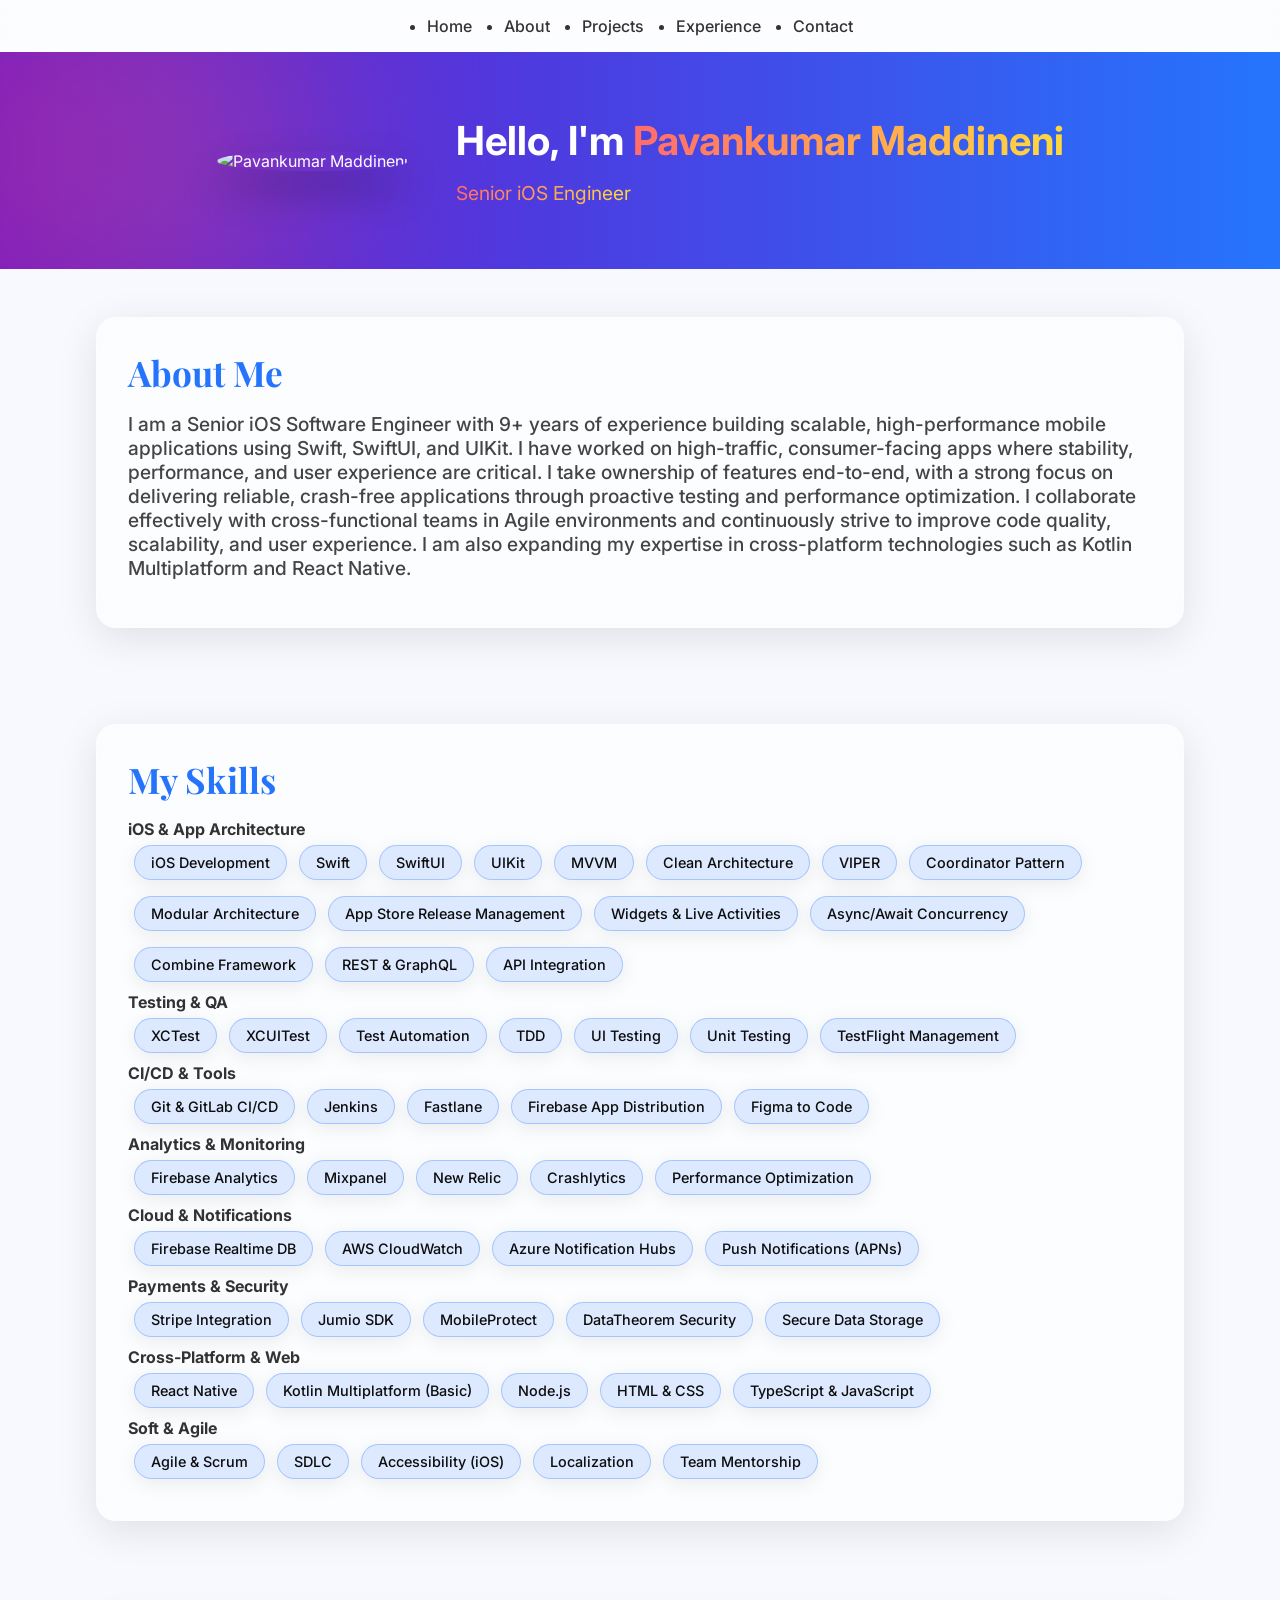
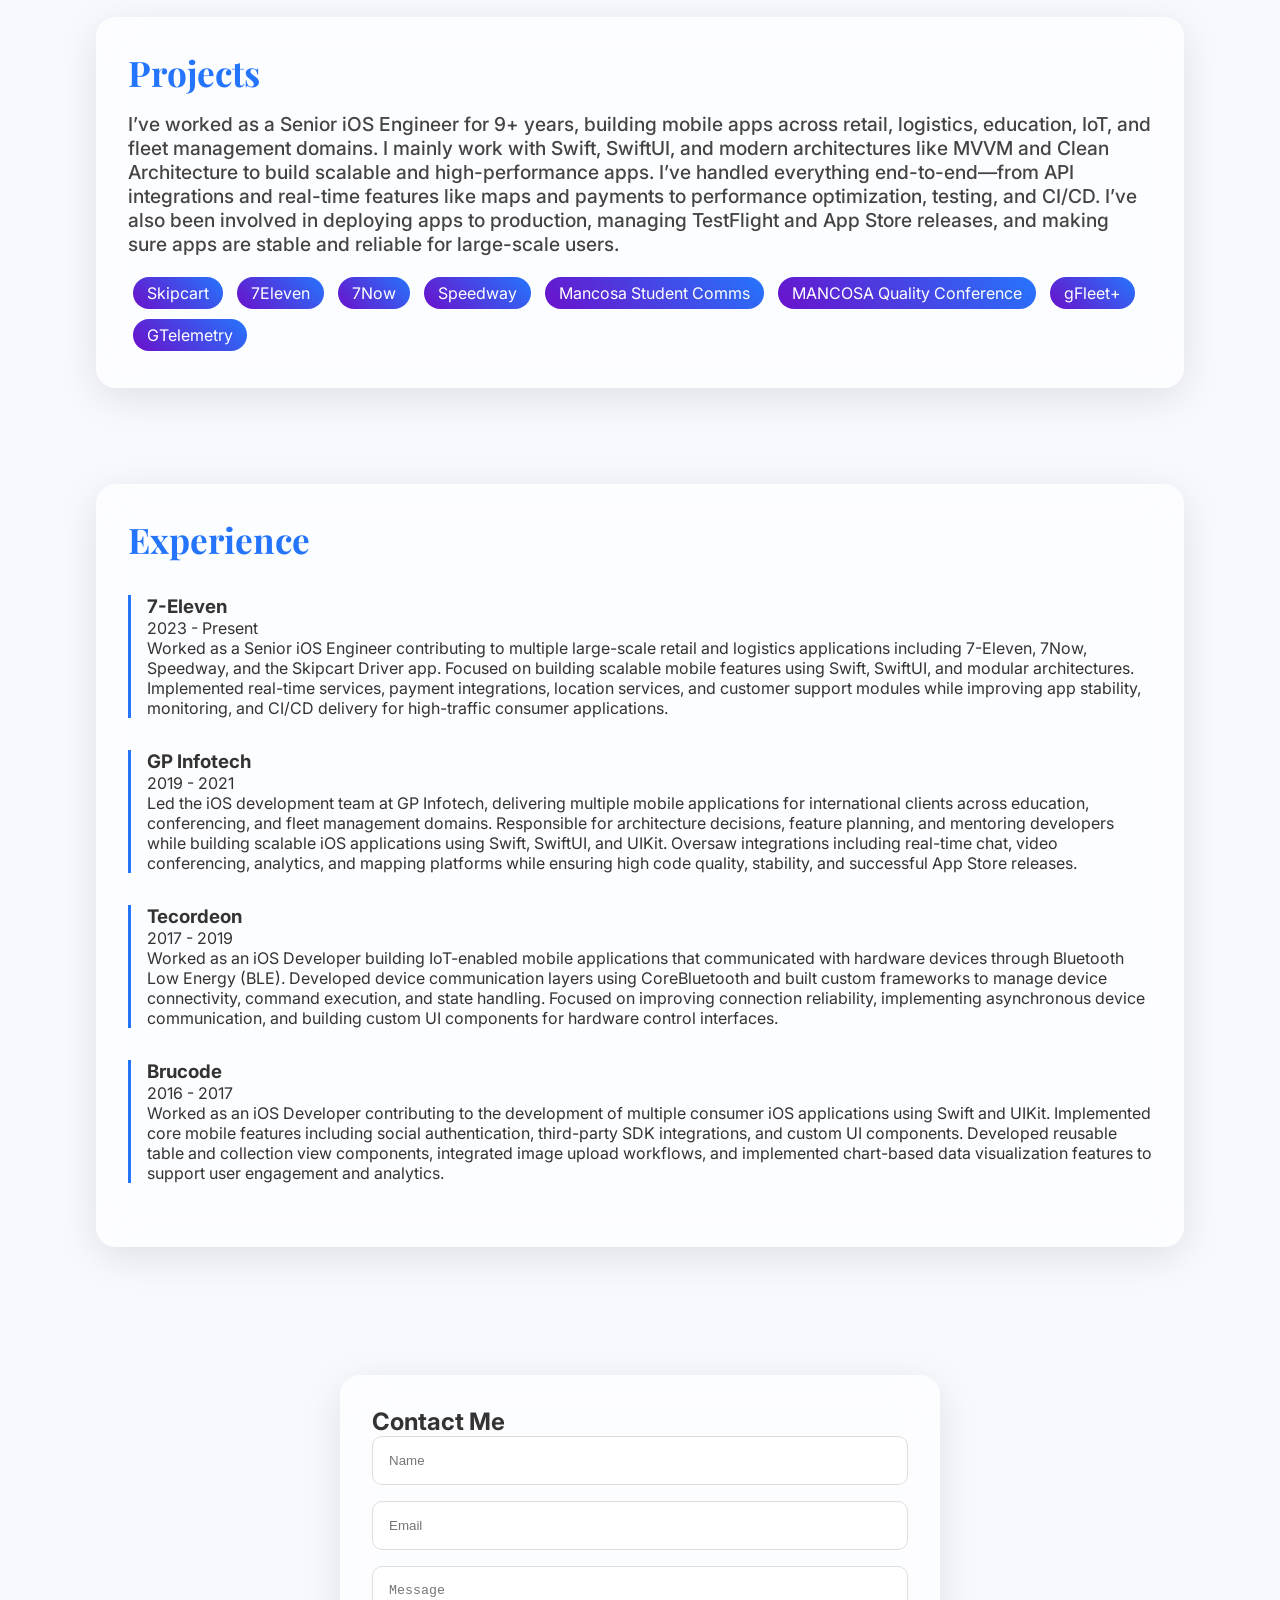
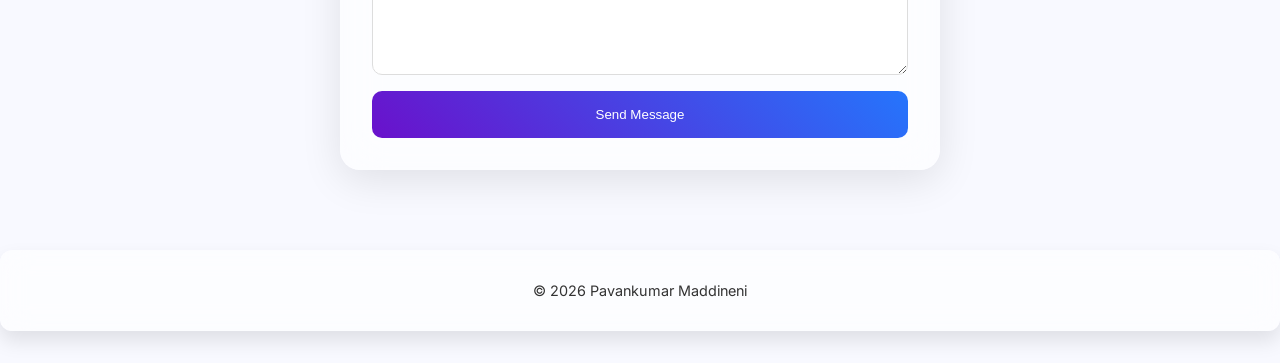
==== index.html @ f62f9b4f "updated style" ====
<!DOCTYPE html>
<html lang="en">

<head>
  <meta charset="UTF-8">
  <meta name="viewport" content="width=device-width, initial-scale=1.0">
  <title>Pavankumar Maddineni | Senior iOS Engineer</title>

  <!-- Fonts -->
  <link
    href="https://fonts.googleapis.com/css2?family=Inter:wght@300;400;500;600;700&family=Playfair+Display:wght@600&display=swap"
    rel="stylesheet">

  <!-- Styles -->
  <link rel="stylesheet" href="style.css">

  <!-- Lottie -->
  <script src="https://cdnjs.cloudflare.com/ajax/libs/lottie-web/5.10.2/lottie.min.js"></script>
</head>

<body>
  <!-- Scroll Progress -->
  <div id="progress-bar"></div>

  <!-- Navbar -->
  <nav class="navbar">
    <div class="nav-container">
      <ul class="nav-menu">
        <li><a href="#home" class="nav-link active">Home</a></li>
        <li><a href="#about" class="nav-link">About</a></li>
        <li><a href="#projects" class="nav-link">Projects</a></li>
        <li><a href="#experience" class="nav-link">Experience</a></li>
        <li><a href="#contact" class="nav-link">Contact</a></li>
      </ul>
    </div>
  </nav>

  <!-- Hero -->
  <header id="home">
    <div class="hero-bg"></div>
    <div class="header-container">
      <div class="profile-img">
        <img src="images/profile.jpg" alt="Pavankumar Maddineni">
      </div>
      <div class="intro">
        <h1>Hello, I'm <span>Pavankumar Maddineni</span></h1>
        <p><span id="typing"></span></p>
      </div>
    </div>
  </header>

  <!-- About -->
  <section id="about">
    <div class="about-card glass">
      <h2>About Me</h2>
      <p class="about-highlight">I am a Senior iOS Software Engineer with 9+ years of experience building scalable,
        high-performance mobile applications using Swift, SwiftUI, and UIKit. I have worked on high-traffic,
        consumer-facing apps where stability, performance, and user experience are critical. I take ownership of
        features end-to-end, with a strong focus on delivering reliable, crash-free applications through proactive
        testing and performance optimization. I collaborate effectively with cross-functional teams in Agile
        environments and continuously strive to improve code quality, scalability, and user experience. I am also
        expanding my expertise in cross-platform technologies such as Kotlin Multiplatform and React Native.</p>
    </div>
  </section>

    <!-- About -->
  <section id="about">
    <div class="about-card glass">
      <h2>My Skills</h2>

<div id="skills-container"></div>

<script>
  const skillsData = {
    "iOS & App Architecture": [
      "iOS Development", "Swift", "SwiftUI", "UIKit",
      "MVVM", "Clean Architecture", "VIPER",
      "Coordinator Pattern", "Modular Architecture",
      "App Store Release Management", "Widgets & Live Activities",
      "Async/Await Concurrency", "Combine Framework",
      "REST & GraphQL", "API Integration"
    ],
    "Testing & QA": [
      "XCTest", "XCUITest", "Test Automation", "TDD",
      "UI Testing", "Unit Testing", "TestFlight Management"
    ],
    "CI/CD & Tools": [
      "Git & GitLab CI/CD", "Jenkins", "Fastlane",
      "Firebase App Distribution", "Figma to Code"
    ],
    "Analytics & Monitoring": [
      "Firebase Analytics", "Mixpanel", "New Relic",
      "Crashlytics", "Performance Optimization"
    ],
    "Cloud & Notifications": [
      "Firebase Realtime DB", "AWS CloudWatch",
      "Azure Notification Hubs", "Push Notifications (APNs)"
    ],
    "Payments & Security": [
      "Stripe Integration", "Jumio SDK",
      "MobileProtect", "DataTheorem Security",
      "Secure Data Storage"
    ],
    "Cross-Platform & Web": [
      "React Native", "Kotlin Multiplatform (Basic)",
      "Node.js", "HTML & CSS", "TypeScript & JavaScript"
    ],
    "Soft & Agile": [
      "Agile & Scrum", "SDLC", "Accessibility (iOS)",
      "Localization", "Team Mentorship"
    ]
  };

  const container = document.getElementById("skills-container");

  for (const [sectionName, skills] of Object.entries(skillsData)) {
    const sectionDiv = document.createElement("div");
    sectionDiv.className = "skills-block";

    const title = document.createElement("h4");
    title.textContent = sectionName;
    sectionDiv.appendChild(title);

    const glass = document.createElement("div");
    glass.className = "liquidglass";

    skills.forEach(skill => {
      const span = document.createElement("span");
      span.textContent = skill;
      glass.appendChild(span);
    });

    sectionDiv.appendChild(glass);
    container.appendChild(sectionDiv);
  }
</script>
    </div>
  </section>

  <!-- Projects -->
  <section id="projects">
    <div class="about-card glass">
      <h2>Projects</h2>
      <p class="about-highlight">I’ve worked as a Senior iOS Engineer for 9+ years, building mobile apps across retail,
        logistics, education,
        IoT, and fleet management domains. I mainly work with Swift, SwiftUI, and modern architectures like MVVM and
        Clean Architecture to build scalable and high-performance apps. I’ve handled everything end-to-end—from API
        integrations and real-time features like maps and payments to performance optimization, testing, and CI/CD. I’ve
        also been involved in deploying apps to production, managing TestFlight and App Store releases, and making sure
        apps are stable and reliable for large-scale users.</p>

     <div class="projects">
      <a href="https://apps.apple.com/us/app/skipcart-delivery-driver/id1514854357" target="_blank">Skipcart</a>
  <a href="https://apps.apple.com/us/app/7-eleven-rewards-shopping/id589653414" target="_blank">7Eleven</a>
  <a href="https://apps.apple.com/us/app/7now-food-drinks-delivery/id1316244211" target="_blank">7Now</a>
  <a href="https://apps.apple.com/us/app/speedway-rewards-shopping/id568047979" target="_blank">Speedway</a>
  
  <a href="https://apps.apple.com/us/app/mancosa-student-comms/id1535038679" target="_blank">Mancosa Student Comms</a>
  <a href=" https://apps.apple.com/us/app/mancosa-quality-conference/id1585104889" target="_blank">MANCOSA Quality Conference</a>
  
  <a href="https://apps.apple.com/us/app/gfleet/id1453989211" target="_blank">gFleet+</a>
  <a href="https://www.gussmann.my" target="_blank">GTelemetry</a>
</div>
    </div>
  </section>

  <!-- Experience -->
  <section id="experience">
    <div class="about-card glass">
      <h2>Experience</h2>
      <div class="timeline">
        <div class="timeline-item">
          <h3>7-Eleven</h3>
          <span>2023 - Present</span>
          <p>Worked as a Senior iOS Engineer contributing to multiple large-scale retail and logistics applications
            including 7-Eleven, 7Now, Speedway, and the Skipcart Driver app. Focused on building scalable mobile
            features using Swift, SwiftUI, and modular architectures. Implemented real-time services, payment
            integrations, location services, and customer support modules while improving app stability, monitoring, and
            CI/CD delivery for high-traffic consumer applications.</p>
        </div>
        <div class="timeline-item">
          <h3>GP Infotech</h3>
          <span>2019 - 2021</span>
          <p>Led the iOS development team at GP Infotech, delivering multiple mobile applications for international
            clients across education, conferencing, and fleet management domains. Responsible for architecture
            decisions, feature planning, and mentoring developers while building scalable iOS applications using Swift,
            SwiftUI, and UIKit. Oversaw integrations including real-time chat, video conferencing, analytics, and
            mapping platforms while ensuring high code quality, stability, and successful App Store releases.</p>
        </div>
        <div class="timeline-item">
          <h3>Tecordeon</h3>
          <span>2017 - 2019</span>
          <p>Worked as an iOS Developer building IoT-enabled mobile applications that communicated with hardware
            devices through Bluetooth Low Energy (BLE). Developed device communication layers using CoreBluetooth and
            built custom frameworks to manage device connectivity, command execution, and state handling. Focused on
            improving connection reliability, implementing asynchronous device communication, and building custom UI
            components for hardware control interfaces.</p>
        </div>
        <div class="timeline-item">
          <h3>Brucode</h3>
          <span>2016 - 2017</span>
          <p>Worked as an iOS Developer contributing to the development of multiple consumer iOS applications using
            Swift and UIKit. Implemented core mobile features including social authentication, third-party SDK
            integrations, and custom UI components. Developed reusable table and collection view components, integrated
            image upload workflows, and implemented chart-based data visualization features to support user engagement
            and analytics.</p>
        </div>
      </div>
    </div>
  </section>

  <!-- Contact -->
  <section id="contact">
    <div class="contact-card glass">
      <h2>Contact Me</h2>
      <form>
        <input type="text" placeholder="Name" required>
        <input type="email" placeholder="Email" required>
        <textarea placeholder="Message" rows="5" required></textarea>
        <button type="submit">Send Message</button>
      </form>
    </div>
  </section>

  <footer>
    <p>© 2026 Pavankumar Maddineni</p>
  </footer>

  <script src="script.js"></script>
</body>

</html>
---- style.css ----
/* ===== GLOBAL ===== */
* { margin:0; padding:0; box-sizing:border-box; }
:root {
  --primary: #6a11cb;
  --secondary: #2575fc;
  --accent: #ff6b6b;
  --bg: #f8f9ff;
  --text: #333;
}

body {
  font-family: 'Inter', sans-serif;
  color: var(--text);
  width: 100vw;
  overflow-x: hidden;
  background: var(--bg);
}

/* Scroll Progress */
#progress-bar {
  position: fixed;
  top:0;
  left:0;
  width:0%;
  height:4px;
  background: var(--secondary);
  z-index: 1000;
}

/* ===== NAVBAR ===== */
.navbar {
  position: sticky;
  top:0;
  backdrop-filter: blur(15px);
  background: rgba(255,255,255,0.6);
  padding: 1rem 2rem;
  z-index: 100;
}

.nav-menu {
  display:flex;
  justify-content:center;
  gap:2rem;
}

.nav-link {
  position: relative;
  text-decoration: none;
  color: var(--text);
  font-weight:500;
}

.nav-link::after {
  content:'';
  width:0;
  height:2px;
  background: var(--secondary);
  position:absolute;
  bottom:-5px;
  left:0;
  transition:0.3s;
}

.nav-link:hover::after { width:100%; }

/* ===== HERO ===== */
header {
  width:100%;
  display:flex;
  justify-content:center;
  align-items:center;
  padding:4rem 2rem;
  background: linear-gradient(to right, var(--primary), var(--secondary));
  color:white;
  position:relative;
  overflow:hidden;
}

.hero-bg {
  position:absolute;
  width:400px;
  height:400px;
  background: var(--accent);
  filter: blur(120px);
  opacity:0.3;
  top: -100px;
  left: -100px;
}

.header-container {
  display:flex;
  align-items:center;
  gap:3rem;
  z-index: 1;
}

.profile-img img {
  width:200px;
  border-radius:50%;
  box-shadow:0 20px 40px rgba(0,0,0,0.3);
  animation: float 5s ease-in-out infinite;
}

@keyframes float { 50% { transform: translateY(-20px); } }

.intro h1 { font-size:2.5rem; }
.intro span {
     background: linear-gradient(90deg, var(--accent), #ffd93d);
     background-clip:text;
      -webkit-text-fill-color:transparent; }
.intro p { font-size:1.2rem; margin-top:1rem; }

/* ===== SECTIONS ===== */
section {
  width:100%;
  padding:3rem 6rem;
  opacity:0;
  transform: translateY(60px);
  transition:0.8s;
}

section.show { opacity:1; transform:translateY(0); }

/* ===== GLASS CARD ===== */
.glass {
  background: rgba(255,255,255,0.6);
  backdrop-filter: blur(20px);
  border-radius:20px;
  padding:2rem;
  box-shadow:0 10px 40px rgba(0,0,0,0.1);
}

/* ===== ABOUT ===== */
.about-card h2 { font-family: 'Playfair Display', serif; font-size:2.2rem; color: var(--secondary); margin-bottom:1rem; }
.about-highlight { font-size:1.2rem; font-weight:500; margin-bottom:1rem; color:#444; }
.skills span {
  display:inline-block; margin:5px;
  padding:6px 14px;
  border-radius:20px;
  background: linear-gradient(45deg,var(--primary),var(--secondary));
  color:white; transition:0.3s;
}
.skills span:hover { transform: scale(1.1); }

/* ===== PROJECTS ===== */
.projects-grid {
  display:grid;
  grid-template-columns:repeat(auto-fit,minmax(280px,1fr));
  gap:2rem;
}
.project-card {
  position:relative;
  padding:1.5rem;
  border-radius:20px;
  background:white;
  overflow:hidden;
  transition:0.4s;
}
.project-card:hover { transform: translateY(-10px) scale(1.02); }
.project-card::before {
  content:'';
  position:absolute; top:0; left:0;
  width:100%; height:100%;
  background: linear-gradient(45deg,transparent,rgba(0,0,0,0.05));
}

/* ===== TIMELINE ===== */
.timeline-item {
  border-left:3px solid var(--secondary);
  padding-left:1rem;
  margin:2rem 0;
}

/* ===== CONTACT ===== */
.contact-card { max-width:600px; margin:2rem auto; padding:2rem; }
.contact-card form { display:flex; flex-direction:column; gap:1rem; }
.contact-card input, .contact-card textarea { padding:1rem; border-radius:10px; border:1px solid #ddd; width:100%; }
.contact-card button { background: linear-gradient(45deg,var(--primary),var(--secondary)); color:white; padding:1rem; border:none; border-radius:10px; cursor:pointer; transition:0.3s; }
.contact-card button:hover { opacity:0.9; }

/* ===== RESPONSIVE ===== */
@media(max-width:768px){
  .header-container { flex-direction:column; text-align:center; }
  .intro h1 { font-size:2rem; }
  .profile-img img { width:150px; }
}

/* ===== SKILLS (TINTED APPLE GLASS) ===== */
.liquidglass span {
  display: inline-block;
  margin: 6px;
  padding: 8px 16px;
  border-radius: 999px;
  font-size: 0.9rem;
  font-weight: 500;
  color: #0d0d0d;

  /* Colored glass effect */
  background: rgba(37, 117, 252, 0.15); /* soft blue tint */
  backdrop-filter: blur(14px);
  -webkit-backdrop-filter: blur(14px);

  border: 1px solid rgba(37, 117, 252, 0.3); /* subtle tinted border */
  box-shadow:
    0 4px 20px rgba(0,0,0,0.08),
    inset 0 1px 1px rgba(255,255,255,0.05);

  transition: all 0.3s ease;
  position: relative;
  overflow: hidden;
}

/* Light reflection */
.liquidglass span::before {
  content: "";
  position: absolute;
  top: 0;
  left: -75%;
  width: 50%;
  height: 100%;
  background: linear-gradient(
    120deg,
    transparent,
    rgba(255,255,255,0.3),
    transparent
  );
  transform: skewX(-25deg);
}

/* Hover animation */
.liquidglass span:hover {
  transform: translateY(-4px) scale(1.05);
  background: rgba(37, 117, 252, 0.25); /* slightly stronger tint */
  box-shadow:
    0 10px 30px rgba(0,0,0,0.15),
    inset 0 1px 2px rgba(255,255,255,0.1);
}

.liquidglass span:hover::before {
  animation: shine 0.8s ease;
}

@keyframes shine {
  100% { left: 125%; }
}


/* ===== GLASSY BLUR SKILLS ===== */
.blurrystyle span {
  display: inline-block;
  margin: 6px;
  padding: 8px 16px;
  border-radius: 999px;
  font-size: 0.9rem;
  font-weight: 500;
  color: #fff;

  /* Transparent glass background */
  background: rgba(255, 255, 255, 0.1);  /* low-opacity white */
  backdrop-filter: blur(12px);
  -webkit-backdrop-filter: blur(12px);

  /* Soft border */
  border: 1px solid rgba(255, 255, 255, 0.2);

  /* Subtle shadows for depth */
  box-shadow: 0 8px 20px rgba(0,0,0,0.08), inset 0 1px 2px rgba(255,255,255,0.05);

  transition: all 0.3s ease;
  position: relative;
  overflow: hidden;
}

/* Light reflection */
.blurrystyle span::before {
  content: "";
  position: absolute;
  top: 0;
  left: -75%;
  width: 50%;
  height: 100%;
  background: linear-gradient(
    120deg,
    transparent,
    rgba(255,255,255,0.3),
    transparent
  );
  transform: skewX(-25deg);
}

/* Hover animation */
.blurrystyle span:hover {
  transform: translateY(-4px) scale(1.05);
  background: rgba(255, 255, 255, 0.18); /* slightly stronger blur on hover */
  box-shadow: 0 12px 30px rgba(0,0,0,0.12), inset 0 1px 2px rgba(255,255,255,0.08);
}

.blurrystyle span:hover::before {
  animation: shine 0.8s ease;
}

@keyframes shine {
  100% { left: 125%; }
}

/* ===== GLASSY GRADIENT SKILLS ===== */
.glassygradient span {
  display: inline-block;
  margin: 6px;
  padding: 8px 18px;
  border-radius: 999px;
  font-size: 0.9rem;
  font-weight: 500;
  color: #fff;

  /* Gradient background */
  background: linear-gradient(135deg, var(--primary), var(--secondary));

  /* Frosted glass effect */
  backdrop-filter: blur(10px);
  -webkit-backdrop-filter: blur(10px);
  background-clip: padding-box;
  border: 1px solid rgba(255,255,255,0.15);

  /* Subtle shadows for depth */
  box-shadow: 0 8px 20px rgba(0,0,0,0.08), inset 0 1px 2px rgba(255,255,255,0.05);

  transition: all 0.3s ease;
  position: relative;
  overflow: hidden;
}

/* Shine animation on hover */
.glassygradient span::before {
  content: "";
  position: absolute;
  top: 0;
  left: -75%;
  width: 50%;
  height: 100%;
  background: linear-gradient(
    120deg,
    transparent,
    rgba(255,255,255,0.25),
    transparent
  );
  transform: skewX(-25deg);
}

.glassygradient span:hover {
  transform: translateY(-4px) scale(1.05);
  box-shadow: 0 12px 30px rgba(0,0,0,0.12), inset 0 2px 4px rgba(255,255,255,0.08);
}

.glassygradient span:hover::before {
  animation: shine 0.8s ease forwards;
}

@keyframes shine {
  100% { left: 125%; }
}

/* 
.projects span {
  display:inline-block; margin:5px;
  padding:6px 14px;
  border-radius:20px;
  background: linear-gradient(45deg,var(--primary),var(--secondary));
  color:white; transition:0.3s;
}
.projects span:hover { transform: scale(1.1); } */

.projects a {
  display: inline-block;
  margin: 5px;
  padding: 6px 14px;
  border-radius: 20px;
  background: linear-gradient(45deg, var(--primary), var(--secondary));
  color: white;
  text-decoration: none;
  transition: 0.3s;
}

.projects a:hover {
  transform: scale(1.1);
  opacity: 0.9;
}

/* ===== FOOTER ===== */
footer {
  text-align: center;
  padding: 2rem 1rem;      /* Adds space inside footer */
  margin-bottom: 2rem;     /* Space below the footer */
  background: rgba(255, 255, 255, 0.6); /* optional glass style */
  backdrop-filter: blur(15px);          /* glass effect */
  border-radius: 12px;
  box-shadow: 0 10px 20px rgba(0,0,0,0.1);
  color: #333;
  font-size: 0.9rem;
}
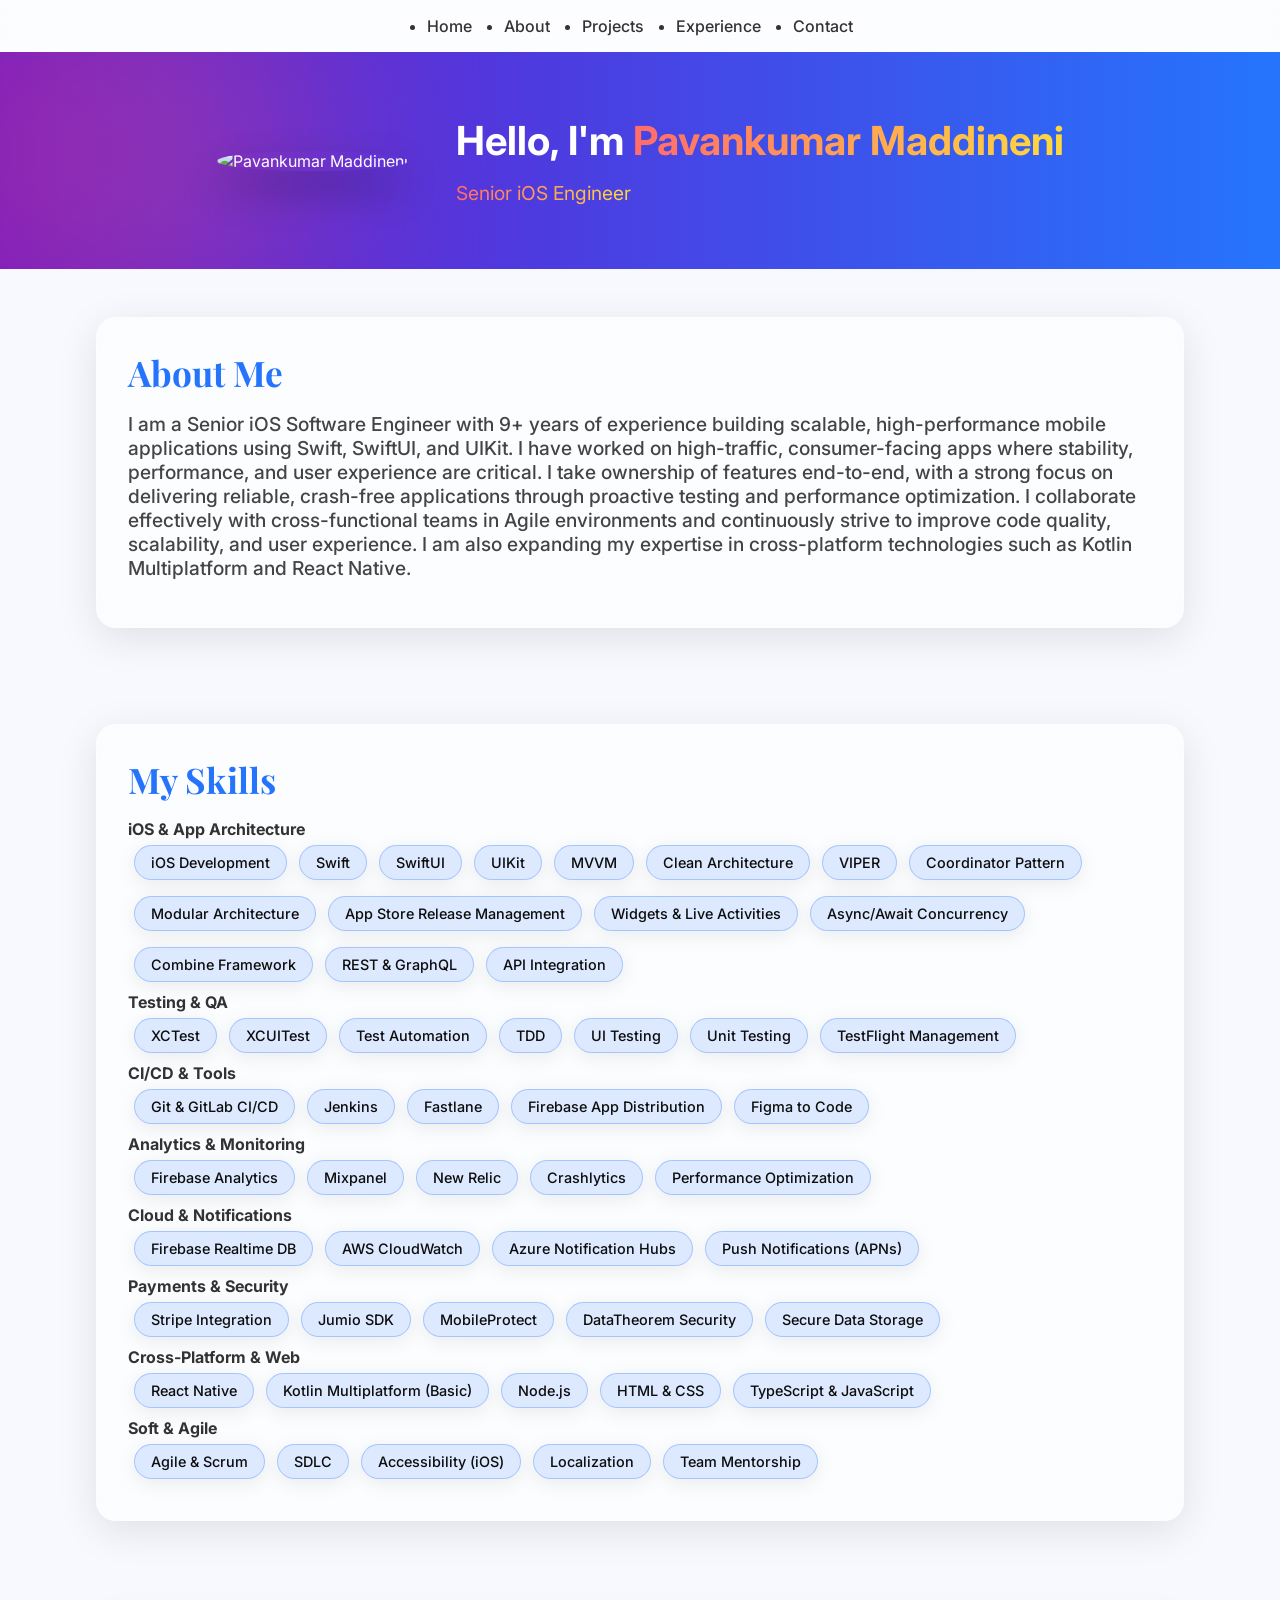
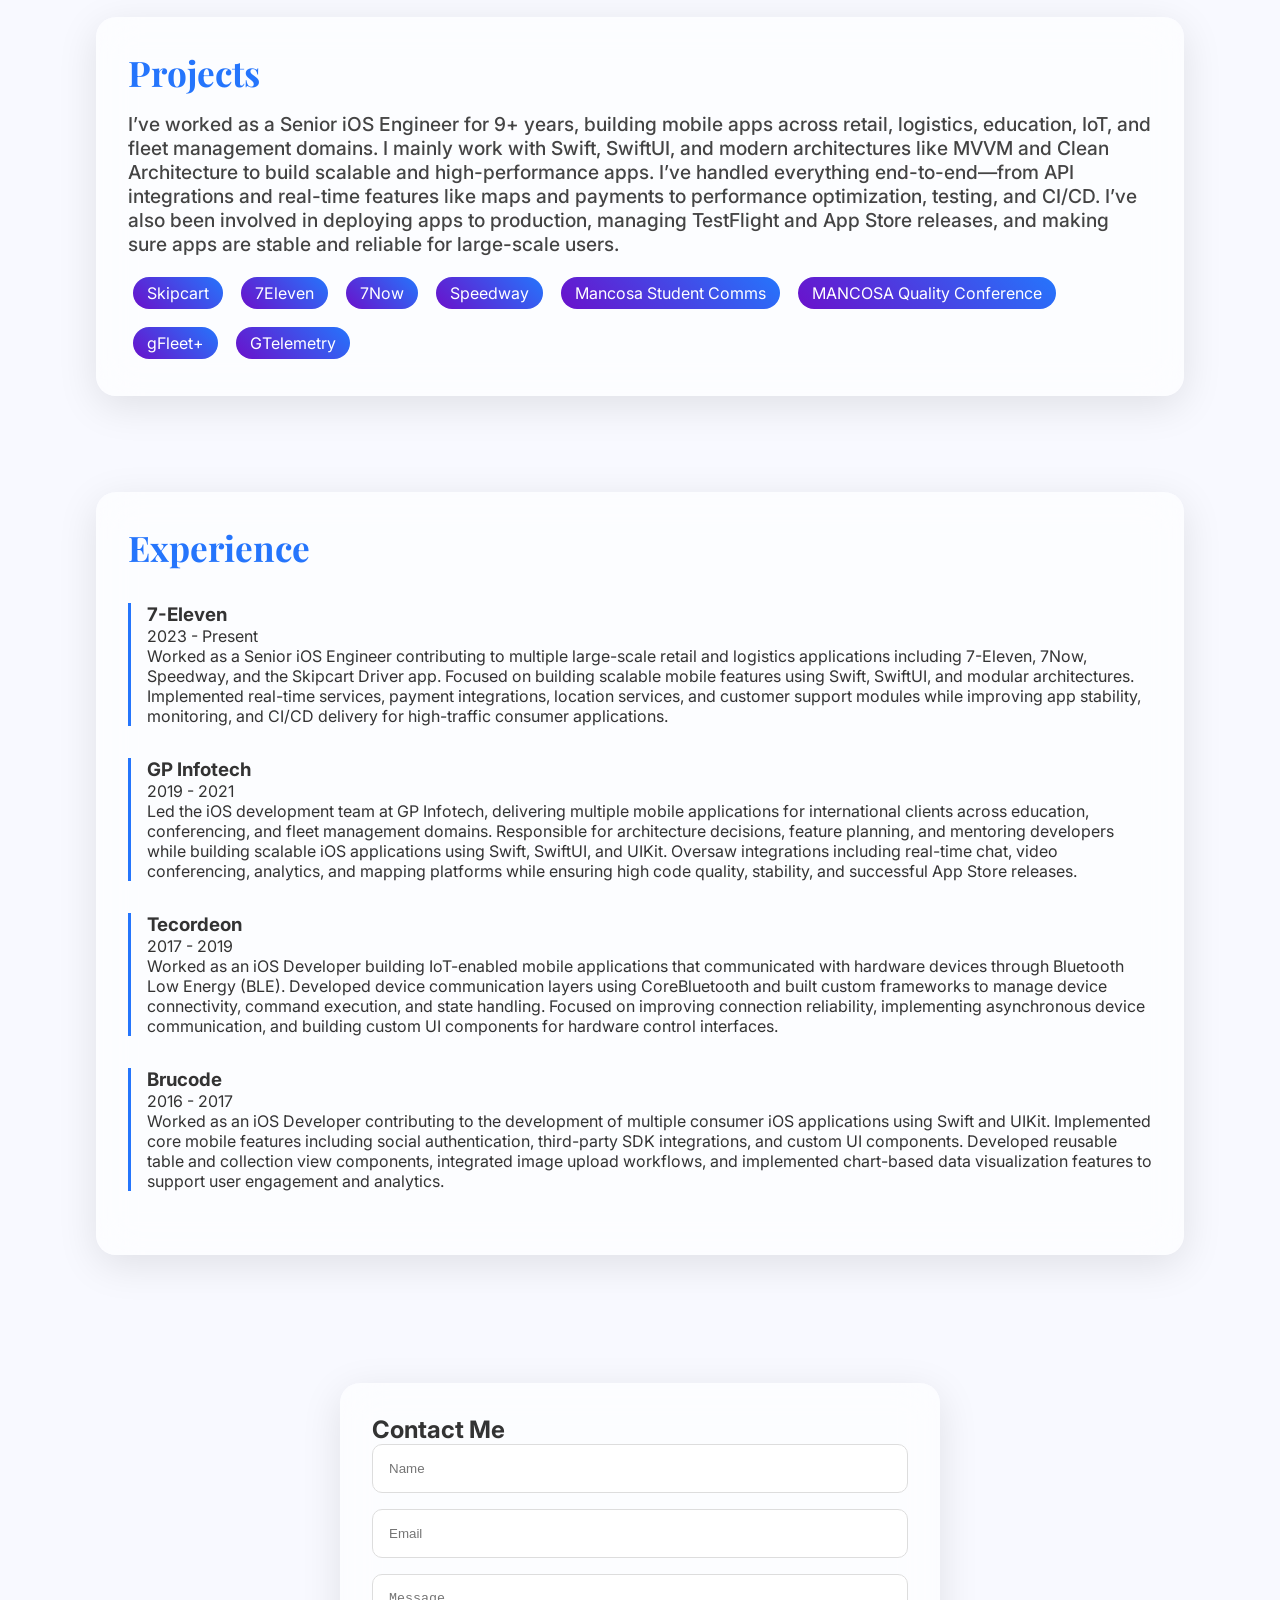
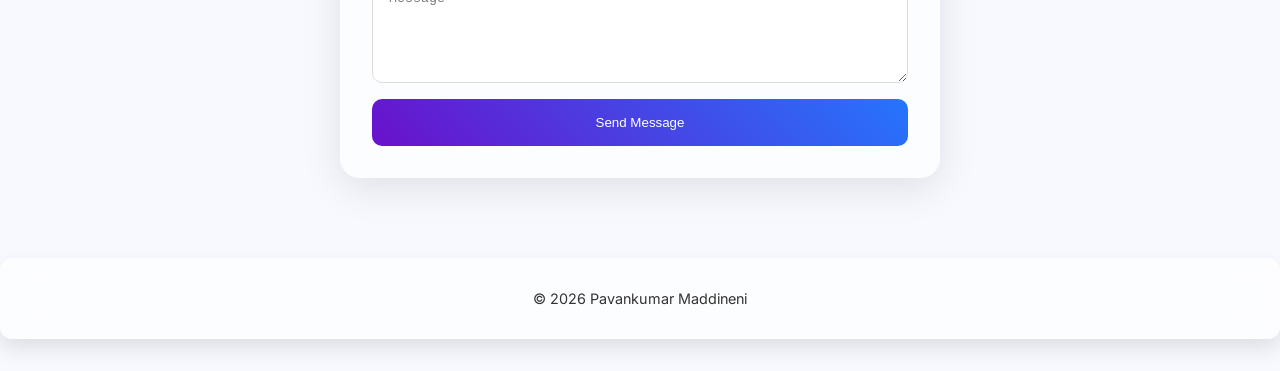
==== commit fd8385ea: "updated style" ====
--- a/index.html
+++ b/index.html
@@ -16,6 +16,8 @@
 
   <!-- Lottie -->
   <script src="https://cdnjs.cloudflare.com/ajax/libs/lottie-web/5.10.2/lottie.min.js"></script>
+<!-- Email -->
+  <script src="https://cdn.jsdelivr.net/npm/emailjs-com@3/dist/email.min.js"></script>
 </head>
 
 <body>
@@ -213,12 +215,12 @@
   <section id="contact">
     <div class="contact-card glass">
       <h2>Contact Me</h2>
-      <form>
-        <input type="text" placeholder="Name" required>
-        <input type="email" placeholder="Email" required>
-        <textarea placeholder="Message" rows="5" required></textarea>
-        <button type="submit">Send Message</button>
-      </form>
+      <form id="contact-form">
+  <input type="text" name="name" placeholder="Name" required>
+  <input type="email" name="email" placeholder="Email" required>
+  <textarea name="message" placeholder="Message" rows="5" required></textarea>
+  <button type="submit">Send Message</button>
+</form>
     </div>
   </section>
 
--- a/style.css
+++ b/style.css
@@ -41,6 +41,7 @@
   display:flex;
   justify-content:center;
   gap:2rem;
+  flex-wrap: wrap;
 }
 
 .nav-link {
@@ -143,25 +144,25 @@
 .skills span:hover { transform: scale(1.1); }
 
 /* ===== PROJECTS ===== */
-.projects-grid {
-  display:grid;
-  grid-template-columns:repeat(auto-fit,minmax(280px,1fr));
-  gap:2rem;
-}
-.project-card {
-  position:relative;
-  padding:1.5rem;
-  border-radius:20px;
-  background:white;
-  overflow:hidden;
-  transition:0.4s;
-}
-.project-card:hover { transform: translateY(-10px) scale(1.02); }
-.project-card::before {
-  content:'';
-  position:absolute; top:0; left:0;
-  width:100%; height:100%;
-  background: linear-gradient(45deg,transparent,rgba(0,0,0,0.05));
+.projects {
+  display:flex;
+  flex-wrap: wrap;
+  gap:0.5rem;
+}
+.projects a {
+  display: inline-block;
+  margin: 5px;
+  padding: 6px 14px;
+  border-radius: 20px;
+  background: linear-gradient(45deg, var(--primary), var(--secondary));
+  color: white;
+  text-decoration: none;
+  transition: 0.3s;
+}
+
+.projects a:hover {
+  transform: scale(1.1);
+  opacity: 0.9;
 }
 
 /* ===== TIMELINE ===== */
@@ -177,13 +178,6 @@
 .contact-card input, .contact-card textarea { padding:1rem; border-radius:10px; border:1px solid #ddd; width:100%; }
 .contact-card button { background: linear-gradient(45deg,var(--primary),var(--secondary)); color:white; padding:1rem; border:none; border-radius:10px; cursor:pointer; transition:0.3s; }
 .contact-card button:hover { opacity:0.9; }
-
-/* ===== RESPONSIVE ===== */
-@media(max-width:768px){
-  .header-container { flex-direction:column; text-align:center; }
-  .intro h1 { font-size:2rem; }
-  .profile-img img { width:150px; }
-}
 
 /* ===== SKILLS (TINTED APPLE GLASS) ===== */
 .liquidglass span {
@@ -195,12 +189,11 @@
   font-weight: 500;
   color: #0d0d0d;
 
-  /* Colored glass effect */
-  background: rgba(37, 117, 252, 0.15); /* soft blue tint */
+  background: rgba(37, 117, 252, 0.15);
   backdrop-filter: blur(14px);
   -webkit-backdrop-filter: blur(14px);
 
-  border: 1px solid rgba(37, 117, 252, 0.3); /* subtle tinted border */
+  border: 1px solid rgba(37, 117, 252, 0.3);
   box-shadow:
     0 4px 20px rgba(0,0,0,0.08),
     inset 0 1px 1px rgba(255,255,255,0.05);
@@ -210,7 +203,6 @@
   overflow: hidden;
 }
 
-/* Light reflection */
 .liquidglass span::before {
   content: "";
   position: absolute;
@@ -227,10 +219,9 @@
   transform: skewX(-25deg);
 }
 
-/* Hover animation */
 .liquidglass span:hover {
   transform: translateY(-4px) scale(1.05);
-  background: rgba(37, 117, 252, 0.25); /* slightly stronger tint */
+  background: rgba(37, 117, 252, 0.25);
   box-shadow:
     0 10px 30px rgba(0,0,0,0.15),
     inset 0 1px 2px rgba(255,255,255,0.1);
@@ -244,157 +235,49 @@
   100% { left: 125%; }
 }
 
-
-/* ===== GLASSY BLUR SKILLS ===== */
-.blurrystyle span {
-  display: inline-block;
-  margin: 6px;
-  padding: 8px 16px;
-  border-radius: 999px;
-  font-size: 0.9rem;
-  font-weight: 500;
-  color: #fff;
-
-  /* Transparent glass background */
-  background: rgba(255, 255, 255, 0.1);  /* low-opacity white */
-  backdrop-filter: blur(12px);
-  -webkit-backdrop-filter: blur(12px);
-
-  /* Soft border */
-  border: 1px solid rgba(255, 255, 255, 0.2);
-
-  /* Subtle shadows for depth */
-  box-shadow: 0 8px 20px rgba(0,0,0,0.08), inset 0 1px 2px rgba(255,255,255,0.05);
-
-  transition: all 0.3s ease;
-  position: relative;
-  overflow: hidden;
-}
-
-/* Light reflection */
-.blurrystyle span::before {
-  content: "";
-  position: absolute;
-  top: 0;
-  left: -75%;
-  width: 50%;
-  height: 100%;
-  background: linear-gradient(
-    120deg,
-    transparent,
-    rgba(255,255,255,0.3),
-    transparent
-  );
-  transform: skewX(-25deg);
-}
-
-/* Hover animation */
-.blurrystyle span:hover {
-  transform: translateY(-4px) scale(1.05);
-  background: rgba(255, 255, 255, 0.18); /* slightly stronger blur on hover */
-  box-shadow: 0 12px 30px rgba(0,0,0,0.12), inset 0 1px 2px rgba(255,255,255,0.08);
-}
-
-.blurrystyle span:hover::before {
-  animation: shine 0.8s ease;
-}
-
-@keyframes shine {
-  100% { left: 125%; }
-}
-
-/* ===== GLASSY GRADIENT SKILLS ===== */
-.glassygradient span {
-  display: inline-block;
-  margin: 6px;
-  padding: 8px 18px;
-  border-radius: 999px;
-  font-size: 0.9rem;
-  font-weight: 500;
-  color: #fff;
-
-  /* Gradient background */
-  background: linear-gradient(135deg, var(--primary), var(--secondary));
-
-  /* Frosted glass effect */
-  backdrop-filter: blur(10px);
-  -webkit-backdrop-filter: blur(10px);
-  background-clip: padding-box;
-  border: 1px solid rgba(255,255,255,0.15);
-
-  /* Subtle shadows for depth */
-  box-shadow: 0 8px 20px rgba(0,0,0,0.08), inset 0 1px 2px rgba(255,255,255,0.05);
-
-  transition: all 0.3s ease;
-  position: relative;
-  overflow: hidden;
-}
-
-/* Shine animation on hover */
-.glassygradient span::before {
-  content: "";
-  position: absolute;
-  top: 0;
-  left: -75%;
-  width: 50%;
-  height: 100%;
-  background: linear-gradient(
-    120deg,
-    transparent,
-    rgba(255,255,255,0.25),
-    transparent
-  );
-  transform: skewX(-25deg);
-}
-
-.glassygradient span:hover {
-  transform: translateY(-4px) scale(1.05);
-  box-shadow: 0 12px 30px rgba(0,0,0,0.12), inset 0 2px 4px rgba(255,255,255,0.08);
-}
-
-.glassygradient span:hover::before {
-  animation: shine 0.8s ease forwards;
-}
-
-@keyframes shine {
-  100% { left: 125%; }
-}
-
-/* 
-.projects span {
-  display:inline-block; margin:5px;
-  padding:6px 14px;
-  border-radius:20px;
-  background: linear-gradient(45deg,var(--primary),var(--secondary));
-  color:white; transition:0.3s;
-}
-.projects span:hover { transform: scale(1.1); } */
-
-.projects a {
-  display: inline-block;
-  margin: 5px;
-  padding: 6px 14px;
-  border-radius: 20px;
-  background: linear-gradient(45deg, var(--primary), var(--secondary));
-  color: white;
-  text-decoration: none;
-  transition: 0.3s;
-}
-
-.projects a:hover {
-  transform: scale(1.1);
-  opacity: 0.9;
-}
-
 /* ===== FOOTER ===== */
 footer {
   text-align: center;
-  padding: 2rem 1rem;      /* Adds space inside footer */
-  margin-bottom: 2rem;     /* Space below the footer */
-  background: rgba(255, 255, 255, 0.6); /* optional glass style */
-  backdrop-filter: blur(15px);          /* glass effect */
+  padding: 2rem 1rem;
+  margin-bottom: 2rem;
+  background: rgba(255, 255, 255, 0.6);
+  backdrop-filter: blur(15px);
   border-radius: 12px;
   box-shadow: 0 10px 20px rgba(0,0,0,0.1);
   color: #333;
   font-size: 0.9rem;
+}
+
+/* ===== RESPONSIVE (TABLETS) ===== */
+@media(max-width:768px){
+  .header-container { flex-direction:column; text-align:center; gap:1.5rem; }
+  .intro h1 { font-size:2rem; }
+  .profile-img img { width:150px; }
+
+  section { padding:2rem 1.5rem; }
+
+  .nav-menu { flex-direction: column; gap: 1rem; text-align:center; }
+
+  .timeline-item { border-left:none; padding-left:0; margin:1rem 0; }
+
+  .skills-block { flex-direction: column; }
+  .liquidglass { justify-content: center; }
+}
+
+/* ===== RESPONSIVE (PHONES) ===== */
+@media(max-width:480px){
+  header { padding: 2rem 1rem; }
+  .profile-img img { width:120px; }
+  .intro h1 { font-size:1.8rem; }
+  .intro p { font-size:1rem; }
+
+  section { padding:1.5rem 1rem; }
+
+  .projects { flex-direction: column; gap: 0.5rem; align-items:center; }
+  .projects a { font-size:0.85rem; padding:6px 12px; }
+
+  .contact-card { padding:1rem; }
+  .contact-card input, .contact-card textarea, .contact-card button { font-size:0.9rem; padding:0.8rem; }
+
+  footer { font-size:0.8rem; padding:1rem; }
 }
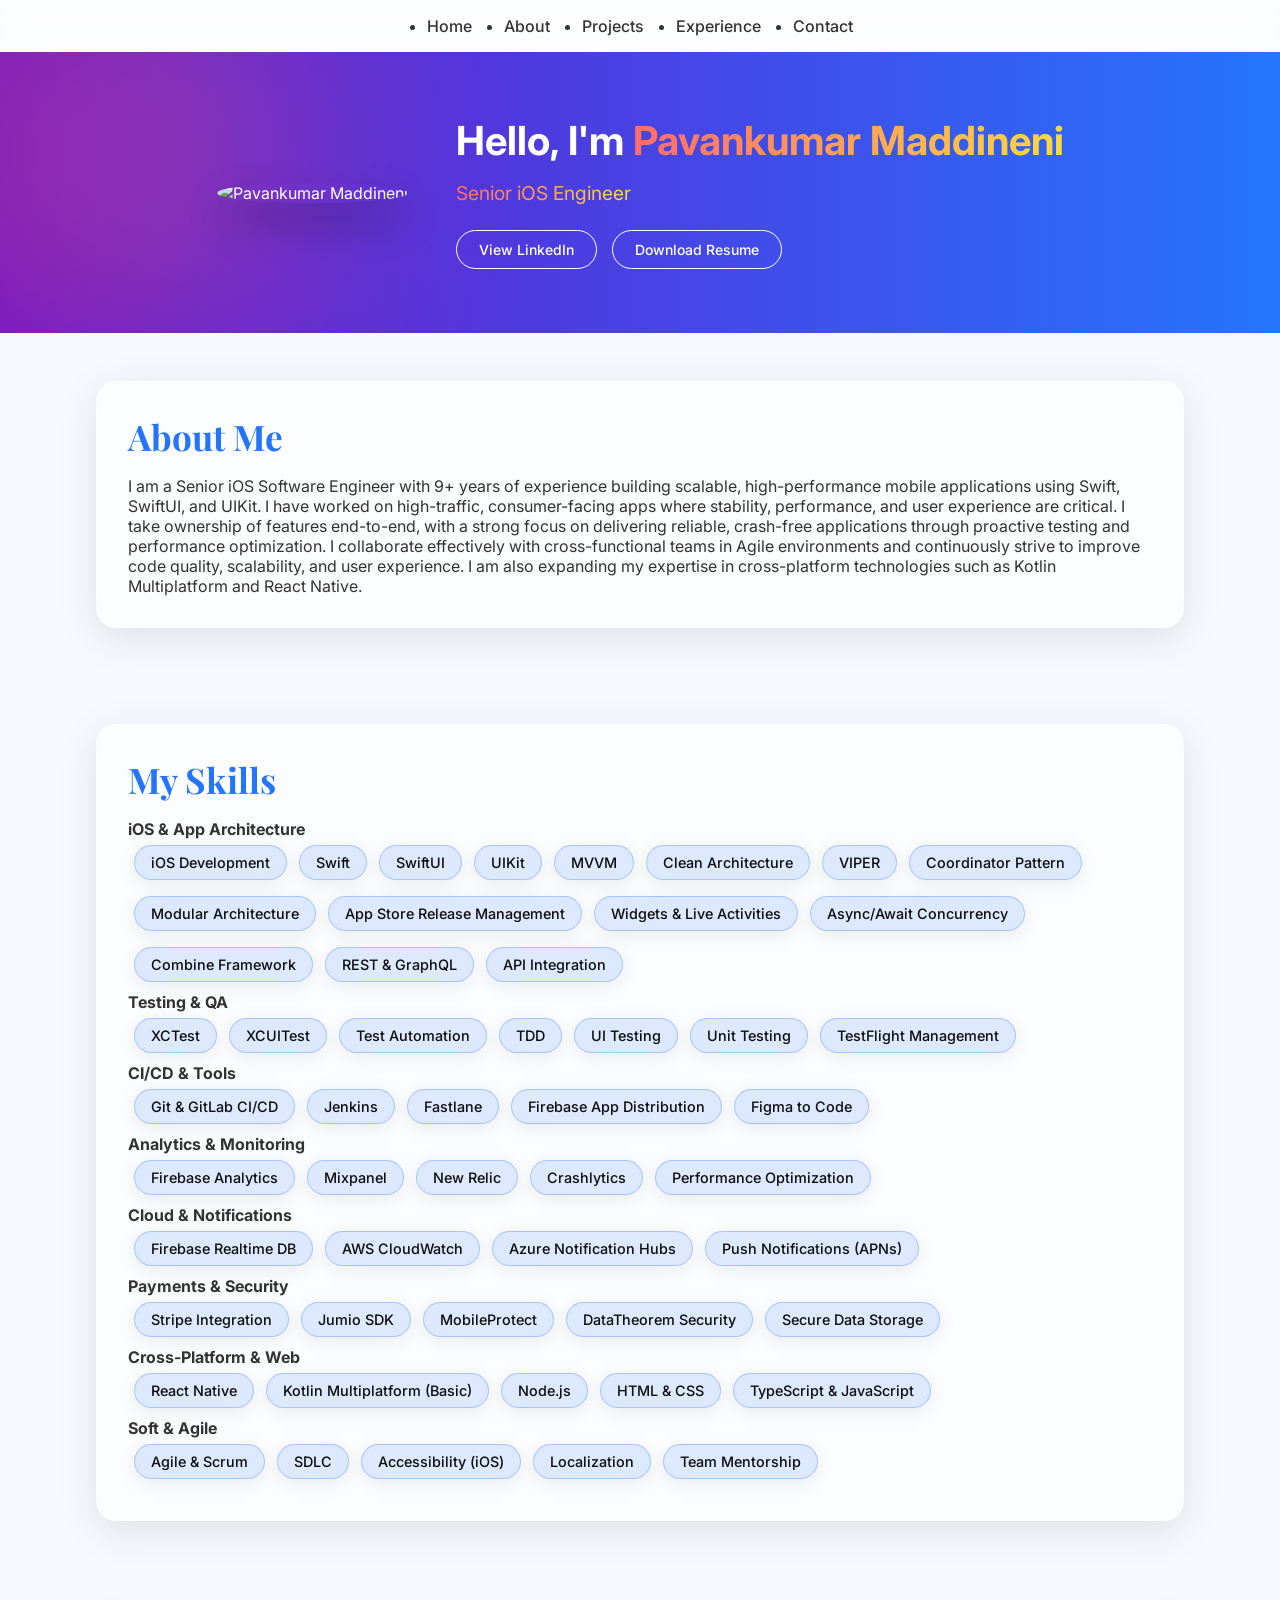
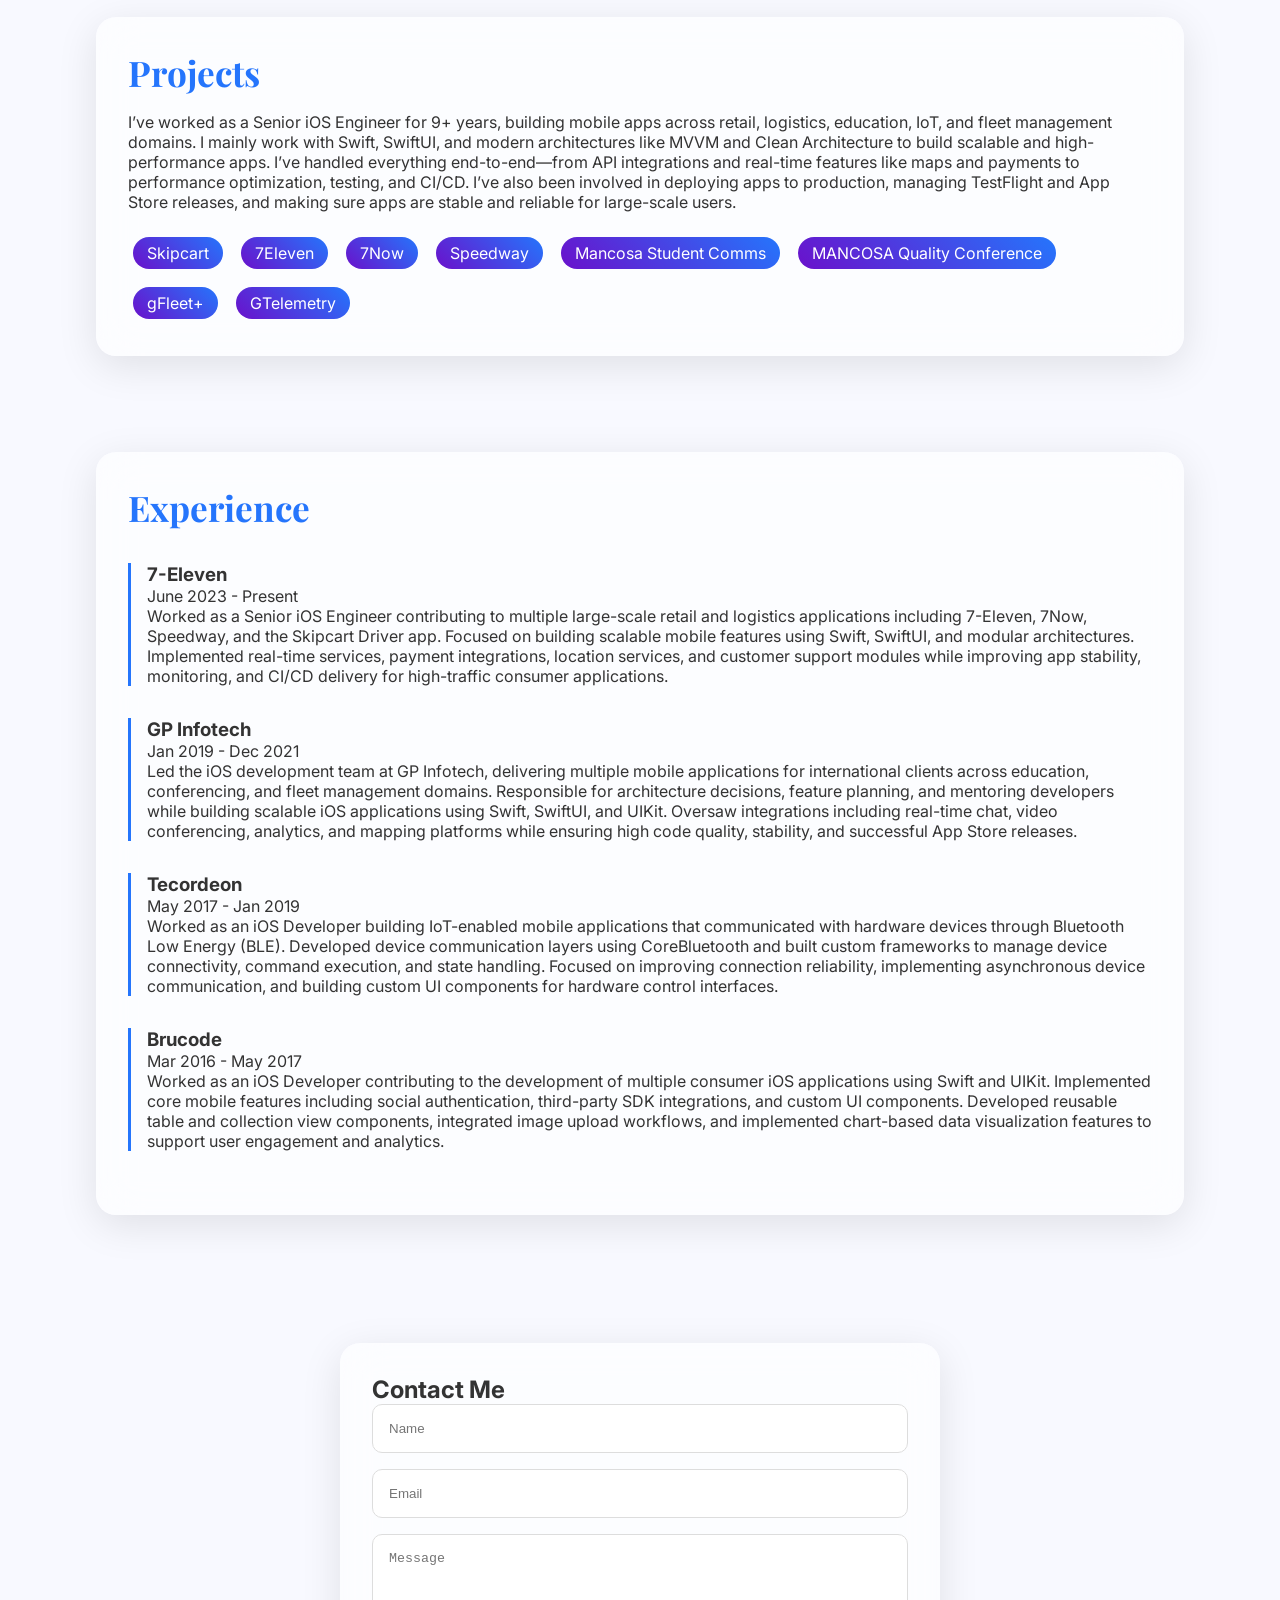
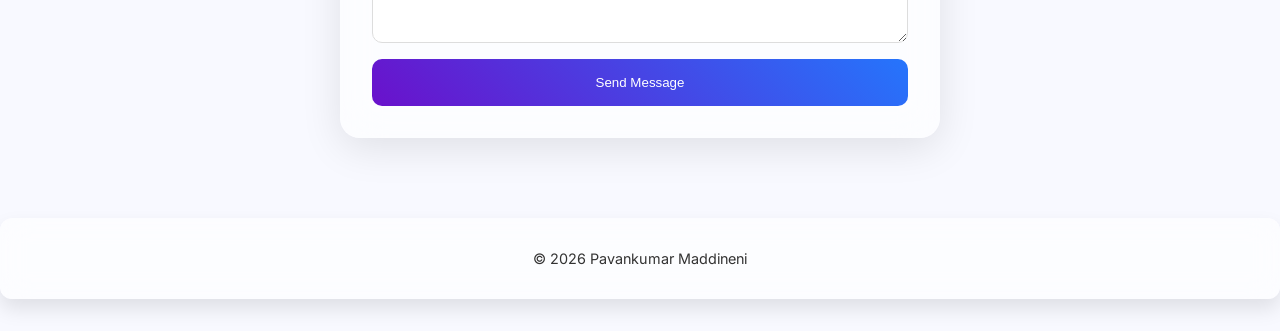
==== commit 3998a9c2: "Added LinkedIn and resume" ====
--- a/index.html
+++ b/index.html
@@ -16,7 +16,7 @@
 
   <!-- Lottie -->
   <script src="https://cdnjs.cloudflare.com/ajax/libs/lottie-web/5.10.2/lottie.min.js"></script>
-<!-- Email -->
+  <!-- Email -->
   <script src="https://cdn.jsdelivr.net/npm/emailjs-com@3/dist/email.min.js"></script>
 </head>
 
@@ -44,9 +44,23 @@
       <div class="profile-img">
         <img src="images/profile.jpg" alt="Pavankumar Maddineni">
       </div>
+
       <div class="intro">
         <h1>Hello, I'm <span>Pavankumar Maddineni</span></h1>
         <p><span id="typing"></span></p>
+
+        <!-- Buttons Section -->
+        <div class="hero-buttons">
+          <!-- LinkedIn Profile -->
+          <a href="https://www.linkedin.com/in/pavan-maddineni-860a3b26b/" target="_blank" class="btn linkedin-btn">
+            View LinkedIn
+          </a>
+
+          <!-- Resume Download -->
+          <a href="images/resume.pdf" target="_blank" download class="btn resume-btn">
+            Download Resume
+          </a>
+        </div>
       </div>
     </div>
   </header>
@@ -55,7 +69,7 @@
   <section id="about">
     <div class="about-card glass">
       <h2>About Me</h2>
-      <p class="about-highlight">I am a Senior iOS Software Engineer with 9+ years of experience building scalable,
+      <p>I am a Senior iOS Software Engineer with 9+ years of experience building scalable,
         high-performance mobile applications using Swift, SwiftUI, and UIKit. I have worked on high-traffic,
         consumer-facing apps where stability, performance, and user experience are critical. I take ownership of
         features end-to-end, with a strong focus on delivering reliable, crash-free applications through proactive
@@ -65,77 +79,77 @@
     </div>
   </section>
 
-    <!-- About -->
+  <!-- About -->
   <section id="about">
     <div class="about-card glass">
       <h2>My Skills</h2>
 
-<div id="skills-container"></div>
-
-<script>
-  const skillsData = {
-    "iOS & App Architecture": [
-      "iOS Development", "Swift", "SwiftUI", "UIKit",
-      "MVVM", "Clean Architecture", "VIPER",
-      "Coordinator Pattern", "Modular Architecture",
-      "App Store Release Management", "Widgets & Live Activities",
-      "Async/Await Concurrency", "Combine Framework",
-      "REST & GraphQL", "API Integration"
-    ],
-    "Testing & QA": [
-      "XCTest", "XCUITest", "Test Automation", "TDD",
-      "UI Testing", "Unit Testing", "TestFlight Management"
-    ],
-    "CI/CD & Tools": [
-      "Git & GitLab CI/CD", "Jenkins", "Fastlane",
-      "Firebase App Distribution", "Figma to Code"
-    ],
-    "Analytics & Monitoring": [
-      "Firebase Analytics", "Mixpanel", "New Relic",
-      "Crashlytics", "Performance Optimization"
-    ],
-    "Cloud & Notifications": [
-      "Firebase Realtime DB", "AWS CloudWatch",
-      "Azure Notification Hubs", "Push Notifications (APNs)"
-    ],
-    "Payments & Security": [
-      "Stripe Integration", "Jumio SDK",
-      "MobileProtect", "DataTheorem Security",
-      "Secure Data Storage"
-    ],
-    "Cross-Platform & Web": [
-      "React Native", "Kotlin Multiplatform (Basic)",
-      "Node.js", "HTML & CSS", "TypeScript & JavaScript"
-    ],
-    "Soft & Agile": [
-      "Agile & Scrum", "SDLC", "Accessibility (iOS)",
-      "Localization", "Team Mentorship"
-    ]
-  };
-
-  const container = document.getElementById("skills-container");
-
-  for (const [sectionName, skills] of Object.entries(skillsData)) {
-    const sectionDiv = document.createElement("div");
-    sectionDiv.className = "skills-block";
-
-    const title = document.createElement("h4");
-    title.textContent = sectionName;
-    sectionDiv.appendChild(title);
-
-    const glass = document.createElement("div");
-    glass.className = "liquidglass";
-
-    skills.forEach(skill => {
-      const span = document.createElement("span");
-      span.textContent = skill;
-      glass.appendChild(span);
-    });
-
-    sectionDiv.appendChild(glass);
-    container.appendChild(sectionDiv);
-  }
-</script>
+      <div id="skills-container"></div>
+
+      <script>
+        const skillsData = {
+          "iOS & App Architecture": [
+            "iOS Development", "Swift", "SwiftUI", "UIKit",
+            "MVVM", "Clean Architecture", "VIPER",
+            "Coordinator Pattern", "Modular Architecture",
+            "App Store Release Management", "Widgets & Live Activities",
+            "Async/Await Concurrency", "Combine Framework",
+            "REST & GraphQL", "API Integration"
+          ],
+          "Testing & QA": [
+            "XCTest", "XCUITest", "Test Automation", "TDD",
+            "UI Testing", "Unit Testing", "TestFlight Management"
+          ],
+          "CI/CD & Tools": [
+            "Git & GitLab CI/CD", "Jenkins", "Fastlane",
+            "Firebase App Distribution", "Figma to Code"
+          ],
+          "Analytics & Monitoring": [
+            "Firebase Analytics", "Mixpanel", "New Relic",
+            "Crashlytics", "Performance Optimization"
+          ],
+          "Cloud & Notifications": [
+            "Firebase Realtime DB", "AWS CloudWatch",
+            "Azure Notification Hubs", "Push Notifications (APNs)"
+          ],
+          "Payments & Security": [
+            "Stripe Integration", "Jumio SDK",
+            "MobileProtect", "DataTheorem Security",
+            "Secure Data Storage"
+          ],
+          "Cross-Platform & Web": [
+            "React Native", "Kotlin Multiplatform (Basic)",
+            "Node.js", "HTML & CSS", "TypeScript & JavaScript"
+          ],
+          "Soft & Agile": [
+            "Agile & Scrum", "SDLC", "Accessibility (iOS)",
+            "Localization", "Team Mentorship"
+          ]
+        };
+
+        const container = document.getElementById("skills-container");
+
+        for (const [sectionName, skills] of Object.entries(skillsData)) {
+          const sectionDiv = document.createElement("div");
+          sectionDiv.className = "skills-block";
+
+          const title = document.createElement("h4");
+          title.textContent = sectionName;
+          sectionDiv.appendChild(title);
+
+          const glass = document.createElement("div");
+          glass.className = "liquidglass";
+
+          skills.forEach(skill => {
+            const span = document.createElement("span");
+            span.textContent = skill;
+            glass.appendChild(span);
+          });
+
+          sectionDiv.appendChild(glass);
+          container.appendChild(sectionDiv);
+        }
+      </script>
     </div>
   </section>
 
@@ -143,26 +157,29 @@
   <section id="projects">
     <div class="about-card glass">
       <h2>Projects</h2>
-      <p class="about-highlight">I’ve worked as a Senior iOS Engineer for 9+ years, building mobile apps across retail,
+      <p>I’ve worked as a Senior iOS Engineer for 9+ years, building mobile apps across retail,
         logistics, education,
         IoT, and fleet management domains. I mainly work with Swift, SwiftUI, and modern architectures like MVVM and
         Clean Architecture to build scalable and high-performance apps. I’ve handled everything end-to-end—from API
         integrations and real-time features like maps and payments to performance optimization, testing, and CI/CD. I’ve
         also been involved in deploying apps to production, managing TestFlight and App Store releases, and making sure
         apps are stable and reliable for large-scale users.</p>
-
-     <div class="projects">
-      <a href="https://apps.apple.com/us/app/skipcart-delivery-driver/id1514854357" target="_blank">Skipcart</a>
-  <a href="https://apps.apple.com/us/app/7-eleven-rewards-shopping/id589653414" target="_blank">7Eleven</a>
-  <a href="https://apps.apple.com/us/app/7now-food-drinks-delivery/id1316244211" target="_blank">7Now</a>
-  <a href="https://apps.apple.com/us/app/speedway-rewards-shopping/id568047979" target="_blank">Speedway</a>
-  
-  <a href="https://apps.apple.com/us/app/mancosa-student-comms/id1535038679" target="_blank">Mancosa Student Comms</a>
-  <a href=" https://apps.apple.com/us/app/mancosa-quality-conference/id1585104889" target="_blank">MANCOSA Quality Conference</a>
-  
-  <a href="https://apps.apple.com/us/app/gfleet/id1453989211" target="_blank">gFleet+</a>
-  <a href="https://www.gussmann.my" target="_blank">GTelemetry</a>
-</div>
+        <br>
+
+      <div class="projects">
+        <a href="https://apps.apple.com/us/app/skipcart-delivery-driver/id1514854357" target="_blank">Skipcart</a>
+        <a href="https://apps.apple.com/us/app/7-eleven-rewards-shopping/id589653414" target="_blank">7Eleven</a>
+        <a href="https://apps.apple.com/us/app/7now-food-drinks-delivery/id1316244211" target="_blank">7Now</a>
+        <a href="https://apps.apple.com/us/app/speedway-rewards-shopping/id568047979" target="_blank">Speedway</a>
+
+        <a href="https://apps.apple.com/us/app/mancosa-student-comms/id1535038679" target="_blank">Mancosa Student
+          Comms</a>
+        <a href=" https://apps.apple.com/us/app/mancosa-quality-conference/id1585104889" target="_blank">MANCOSA Quality
+          Conference</a>
+
+        <a href="https://apps.apple.com/us/app/gfleet/id1453989211" target="_blank">gFleet+</a>
+        <a href="https://www.gussmann.my" target="_blank">GTelemetry</a>
+      </div>
     </div>
   </section>
 
@@ -173,7 +190,7 @@
       <div class="timeline">
         <div class="timeline-item">
           <h3>7-Eleven</h3>
-          <span>2023 - Present</span>
+          <span>June 2023 - Present</span>
           <p>Worked as a Senior iOS Engineer contributing to multiple large-scale retail and logistics applications
             including 7-Eleven, 7Now, Speedway, and the Skipcart Driver app. Focused on building scalable mobile
             features using Swift, SwiftUI, and modular architectures. Implemented real-time services, payment
@@ -182,7 +199,7 @@
         </div>
         <div class="timeline-item">
           <h3>GP Infotech</h3>
-          <span>2019 - 2021</span>
+          <span>Jan 2019 - Dec 2021</span>
           <p>Led the iOS development team at GP Infotech, delivering multiple mobile applications for international
             clients across education, conferencing, and fleet management domains. Responsible for architecture
             decisions, feature planning, and mentoring developers while building scalable iOS applications using Swift,
@@ -191,7 +208,7 @@
         </div>
         <div class="timeline-item">
           <h3>Tecordeon</h3>
-          <span>2017 - 2019</span>
+          <span>May 2017 - Jan 2019</span>
           <p>Worked as an iOS Developer building IoT-enabled mobile applications that communicated with hardware
             devices through Bluetooth Low Energy (BLE). Developed device communication layers using CoreBluetooth and
             built custom frameworks to manage device connectivity, command execution, and state handling. Focused on
@@ -200,7 +217,7 @@
         </div>
         <div class="timeline-item">
           <h3>Brucode</h3>
-          <span>2016 - 2017</span>
+          <span>Mar 2016 - May 2017</span>
           <p>Worked as an iOS Developer contributing to the development of multiple consumer iOS applications using
             Swift and UIKit. Implemented core mobile features including social authentication, third-party SDK
             integrations, and custom UI components. Developed reusable table and collection view components, integrated
@@ -216,11 +233,11 @@
     <div class="contact-card glass">
       <h2>Contact Me</h2>
       <form id="contact-form">
-  <input type="text" name="name" placeholder="Name" required>
-  <input type="email" name="email" placeholder="Email" required>
-  <textarea name="message" placeholder="Message" rows="5" required></textarea>
-  <button type="submit">Send Message</button>
-</form>
+        <input type="text" name="name" placeholder="Name" required>
+        <input type="email" name="email" placeholder="Email" required>
+        <textarea name="message" placeholder="Message" rows="5" required></textarea>
+        <button type="submit">Send Message</button>
+      </form>
     </div>
   </section>
 
--- a/style.css
+++ b/style.css
@@ -1,5 +1,10 @@
 /* ===== GLOBAL ===== */
-* { margin:0; padding:0; box-sizing:border-box; }
+* {
+  margin: 0;
+  padding: 0;
+  box-sizing: border-box;
+}
+
 :root {
   --primary: #6a11cb;
   --secondary: #2575fc;
@@ -19,10 +24,10 @@
 /* Scroll Progress */
 #progress-bar {
   position: fixed;
-  top:0;
-  left:0;
-  width:0%;
-  height:4px;
+  top: 0;
+  left: 0;
+  width: 0%;
+  height: 4px;
   background: var(--secondary);
   z-index: 1000;
 }
@@ -30,17 +35,17 @@
 /* ===== NAVBAR ===== */
 .navbar {
   position: sticky;
-  top:0;
+  top: 0;
   backdrop-filter: blur(15px);
-  background: rgba(255,255,255,0.6);
+  background: rgba(255, 255, 255, 0.6);
   padding: 1rem 2rem;
   z-index: 100;
 }
 
 .nav-menu {
-  display:flex;
-  justify-content:center;
-  gap:2rem;
+  display: flex;
+  justify-content: center;
+  gap: 2rem;
   flex-wrap: wrap;
 }
 
@@ -48,107 +53,146 @@
   position: relative;
   text-decoration: none;
   color: var(--text);
-  font-weight:500;
+  font-weight: 500;
 }
 
 .nav-link::after {
-  content:'';
-  width:0;
-  height:2px;
+  content: '';
+  width: 0;
+  height: 2px;
   background: var(--secondary);
-  position:absolute;
-  bottom:-5px;
-  left:0;
-  transition:0.3s;
-}
-
-.nav-link:hover::after { width:100%; }
+  position: absolute;
+  bottom: -5px;
+  left: 0;
+  transition: 0.3s;
+}
+
+.nav-link:hover::after {
+  width: 100%;
+}
 
 /* ===== HERO ===== */
 header {
-  width:100%;
-  display:flex;
-  justify-content:center;
-  align-items:center;
-  padding:4rem 2rem;
+  width: 100%;
+  display: flex;
+  justify-content: center;
+  align-items: center;
+  padding: 4rem 2rem;
   background: linear-gradient(to right, var(--primary), var(--secondary));
-  color:white;
-  position:relative;
-  overflow:hidden;
+  color: white;
+  position: relative;
+  overflow: hidden;
 }
 
 .hero-bg {
-  position:absolute;
-  width:400px;
-  height:400px;
+  position: absolute;
+  width: 400px;
+  height: 400px;
   background: var(--accent);
   filter: blur(120px);
-  opacity:0.3;
+  opacity: 0.3;
   top: -100px;
   left: -100px;
 }
 
 .header-container {
-  display:flex;
-  align-items:center;
-  gap:3rem;
+  display: flex;
+  align-items: center;
+  gap: 3rem;
   z-index: 1;
 }
 
 .profile-img img {
-  width:200px;
-  border-radius:50%;
-  box-shadow:0 20px 40px rgba(0,0,0,0.3);
-  animation: float 5s ease-in-out infinite;
-}
-
-@keyframes float { 50% { transform: translateY(-20px); } }
-
-.intro h1 { font-size:2.5rem; }
+  width: 200px;
+  height: 200px;
+  /* ensure equal height */
+  object-fit: cover;
+  /* prevents stretching */
+  border-radius: 50%;
+  box-shadow: 0 20px 40px rgba(0, 0, 0, 0.3);
+}
+
+@keyframes float {
+  50% {
+    transform: translateY(-20px);
+  }
+}
+
+.intro h1 {
+  font-size: 2.5rem;
+}
+
 .intro span {
-     background: linear-gradient(90deg, var(--accent), #ffd93d);
-     background-clip:text;
-      -webkit-text-fill-color:transparent; }
-.intro p { font-size:1.2rem; margin-top:1rem; }
+  background: linear-gradient(90deg, var(--accent), #ffd93d);
+  background-clip: text;
+  -webkit-text-fill-color: transparent;
+}
+
+.intro p {
+  font-size: 1.2rem;
+  margin-top: 1rem;
+}
 
 /* ===== SECTIONS ===== */
 section {
-  width:100%;
-  padding:3rem 6rem;
-  opacity:0;
+  width: 100%;
+  padding: 3rem 6rem;
+  opacity: 0;
   transform: translateY(60px);
-  transition:0.8s;
-}
-
-section.show { opacity:1; transform:translateY(0); }
+  transition: 0.8s;
+}
+
+section.show {
+  opacity: 1;
+  transform: translateY(0);
+}
 
 /* ===== GLASS CARD ===== */
 .glass {
-  background: rgba(255,255,255,0.6);
+  background: rgba(255, 255, 255, 0.6);
   backdrop-filter: blur(20px);
-  border-radius:20px;
-  padding:2rem;
-  box-shadow:0 10px 40px rgba(0,0,0,0.1);
+  border-radius: 20px;
+  padding: 2rem;
+  box-shadow: 0 10px 40px rgba(0, 0, 0, 0.1);
 }
 
 /* ===== ABOUT ===== */
-.about-card h2 { font-family: 'Playfair Display', serif; font-size:2.2rem; color: var(--secondary); margin-bottom:1rem; }
-.about-highlight { font-size:1.2rem; font-weight:500; margin-bottom:1rem; color:#444; }
+.about-card h2 {
+  font-family: 'Playfair Display', serif;
+  font-size: 2.2rem;
+  color: var(--secondary);
+  margin-bottom: 1rem;
+}
+
+.about-highlight {
+  font-size: 1.2rem;
+  font-weight: 500;
+  margin-bottom: 1rem;
+  color: #555; /* slightly softer than #444 */
+  letter-spacing: 0.3px;
+}
+
 .skills span {
-  display:inline-block; margin:5px;
-  padding:6px 14px;
-  border-radius:20px;
-  background: linear-gradient(45deg,var(--primary),var(--secondary));
-  color:white; transition:0.3s;
-}
-.skills span:hover { transform: scale(1.1); }
+  display: inline-block;
+  margin: 5px;
+  padding: 6px 14px;
+  border-radius: 20px;
+  background: linear-gradient(45deg, var(--primary), var(--secondary));
+  color: white;
+  transition: 0.3s;
+}
+
+.skills span:hover {
+  transform: scale(1.1);
+}
 
 /* ===== PROJECTS ===== */
 .projects {
-  display:flex;
+  display: flex;
   flex-wrap: wrap;
-  gap:0.5rem;
-}
+  gap: 0.5rem;
+}
+
 .projects a {
   display: inline-block;
   margin: 5px;
@@ -167,17 +211,45 @@
 
 /* ===== TIMELINE ===== */
 .timeline-item {
-  border-left:3px solid var(--secondary);
-  padding-left:1rem;
-  margin:2rem 0;
+  border-left: 3px solid var(--secondary);
+  padding-left: 1rem;
+  margin: 2rem 0;
 }
 
 /* ===== CONTACT ===== */
-.contact-card { max-width:600px; margin:2rem auto; padding:2rem; }
-.contact-card form { display:flex; flex-direction:column; gap:1rem; }
-.contact-card input, .contact-card textarea { padding:1rem; border-radius:10px; border:1px solid #ddd; width:100%; }
-.contact-card button { background: linear-gradient(45deg,var(--primary),var(--secondary)); color:white; padding:1rem; border:none; border-radius:10px; cursor:pointer; transition:0.3s; }
-.contact-card button:hover { opacity:0.9; }
+.contact-card {
+  max-width: 600px;
+  margin: 2rem auto;
+  padding: 2rem;
+}
+
+.contact-card form {
+  display: flex;
+  flex-direction: column;
+  gap: 1rem;
+}
+
+.contact-card input,
+.contact-card textarea {
+  padding: 1rem;
+  border-radius: 10px;
+  border: 1px solid #ddd;
+  width: 100%;
+}
+
+.contact-card button {
+  background: linear-gradient(45deg, var(--primary), var(--secondary));
+  color: white;
+  padding: 1rem;
+  border: none;
+  border-radius: 10px;
+  cursor: pointer;
+  transition: 0.3s;
+}
+
+.contact-card button:hover {
+  opacity: 0.9;
+}
 
 /* ===== SKILLS (TINTED APPLE GLASS) ===== */
 .liquidglass span {
@@ -195,8 +267,8 @@
 
   border: 1px solid rgba(37, 117, 252, 0.3);
   box-shadow:
-    0 4px 20px rgba(0,0,0,0.08),
-    inset 0 1px 1px rgba(255,255,255,0.05);
+    0 4px 20px rgba(0, 0, 0, 0.08),
+    inset 0 1px 1px rgba(255, 255, 255, 0.05);
 
   transition: all 0.3s ease;
   position: relative;
@@ -210,12 +282,10 @@
   left: -75%;
   width: 50%;
   height: 100%;
-  background: linear-gradient(
-    120deg,
-    transparent,
-    rgba(255,255,255,0.3),
-    transparent
-  );
+  background: linear-gradient(120deg,
+      transparent,
+      rgba(255, 255, 255, 0.3),
+      transparent);
   transform: skewX(-25deg);
 }
 
@@ -223,8 +293,8 @@
   transform: translateY(-4px) scale(1.05);
   background: rgba(37, 117, 252, 0.25);
   box-shadow:
-    0 10px 30px rgba(0,0,0,0.15),
-    inset 0 1px 2px rgba(255,255,255,0.1);
+    0 10px 30px rgba(0, 0, 0, 0.15),
+    inset 0 1px 2px rgba(255, 255, 255, 0.1);
 }
 
 .liquidglass span:hover::before {
@@ -232,7 +302,9 @@
 }
 
 @keyframes shine {
-  100% { left: 125%; }
+  100% {
+    left: 125%;
+  }
 }
 
 /* ===== FOOTER ===== */
@@ -243,41 +315,137 @@
   background: rgba(255, 255, 255, 0.6);
   backdrop-filter: blur(15px);
   border-radius: 12px;
-  box-shadow: 0 10px 20px rgba(0,0,0,0.1);
+  box-shadow: 0 10px 20px rgba(0, 0, 0, 0.1);
   color: #333;
   font-size: 0.9rem;
 }
 
 /* ===== RESPONSIVE (TABLETS) ===== */
-@media(max-width:768px){
-  .header-container { flex-direction:column; text-align:center; gap:1.5rem; }
-  .intro h1 { font-size:2rem; }
-  .profile-img img { width:150px; }
-
-  section { padding:2rem 1.5rem; }
-
-  .nav-menu { flex-direction: column; gap: 1rem; text-align:center; }
-
-  .timeline-item { border-left:none; padding-left:0; margin:1rem 0; }
-
-  .skills-block { flex-direction: column; }
-  .liquidglass { justify-content: center; }
+@media(max-width:768px) {
+  .header-container {
+    flex-direction: column;
+    text-align: center;
+    gap: 1.5rem;
+  }
+
+  .intro h1 {
+    font-size: 2rem;
+  }
+
+  .profile-img img {
+    width: 150px;
+  }
+
+  section {
+    padding: 2rem 1.5rem;
+  }
+
+  .nav-menu {
+    flex-direction: column;
+    gap: 1rem;
+    text-align: center;
+  }
+
+  .timeline-item {
+    border-left: none;
+    padding-left: 0;
+    margin: 1rem 0;
+  }
+
+  .skills-block {
+    flex-direction: column;
+  }
+
+  .liquidglass {
+    justify-content: center;
+  }
 }
 
 /* ===== RESPONSIVE (PHONES) ===== */
-@media(max-width:480px){
-  header { padding: 2rem 1rem; }
-  .profile-img img { width:120px; }
-  .intro h1 { font-size:1.8rem; }
-  .intro p { font-size:1rem; }
-
-  section { padding:1.5rem 1rem; }
-
-  .projects { flex-direction: column; gap: 0.5rem; align-items:center; }
-  .projects a { font-size:0.85rem; padding:6px 12px; }
-
-  .contact-card { padding:1rem; }
-  .contact-card input, .contact-card textarea, .contact-card button { font-size:0.9rem; padding:0.8rem; }
-
-  footer { font-size:0.8rem; padding:1rem; }
+@media(max-width:480px) {
+  header {
+    padding: 2rem 1rem;
+  }
+
+  .profile-img img {
+    width: 120px;
+  }
+
+  .intro h1 {
+    font-size: 1.8rem;
+  }
+
+  .intro p {
+    font-size: 1rem;
+  }
+
+  section {
+    padding: 1.5rem 1rem;
+  }
+
+  .projects {
+    flex-direction: column;
+    gap: 0.5rem;
+    align-items: center;
+  }
+
+  .projects a {
+    font-size: 0.85rem;
+    padding: 6px 12px;
+  }
+
+  .contact-card {
+    padding: 1rem;
+  }
+
+  .contact-card input,
+  .contact-card textarea,
+  .contact-card button {
+    font-size: 0.9rem;
+    padding: 0.8rem;
+  }
+
+  footer {
+    font-size: 0.8rem;
+    padding: 1rem;
+  }
+}
+
+/* ------- Hero buttons ----- */
+.hero-buttons {
+  margin-top: 25px;
+  display: flex;
+  gap: 15px;
+  /* clean spacing between buttons */
+  flex-wrap: wrap;
+}
+
+.btn {
+  display: inline-block;
+  padding: 10px 22px;
+  border-radius: 50px;
+  /* capsule shape */
+  text-decoration: none;
+  font-weight: 500;
+  font-size: 14px;
+  transition: all 0.3s ease;
+  border: 1.5px solid white;
+  color: white;
+  background: transparent;
+}
+
+/* Hover effect */
+.btn:hover {
+  background: white;
+  color: #333;
+  transform: translateY(-2px);
+}
+
+/* Optional slight variations */
+.linkedin-btn {
+  backdrop-filter: blur(6px);
+}
+
+.resume-btn {
+  backdrop-filter: blur(6px);
 }
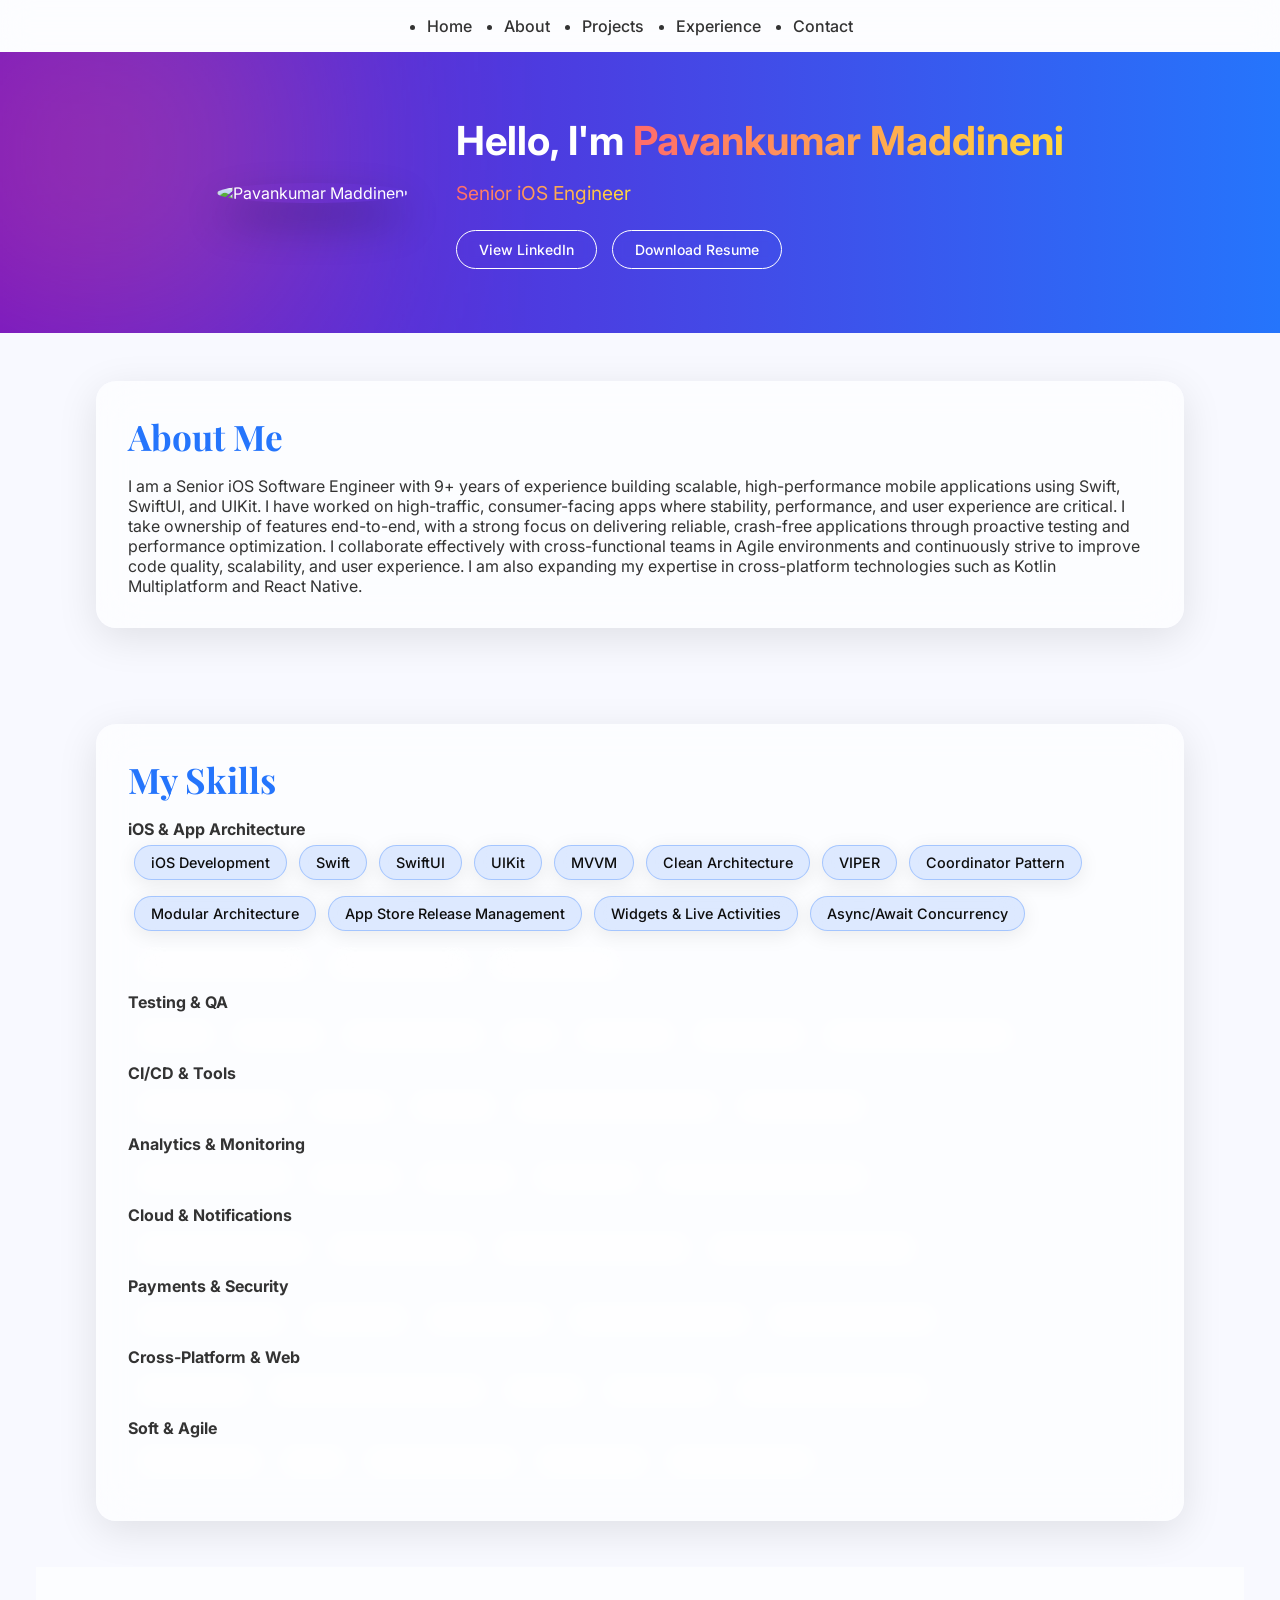
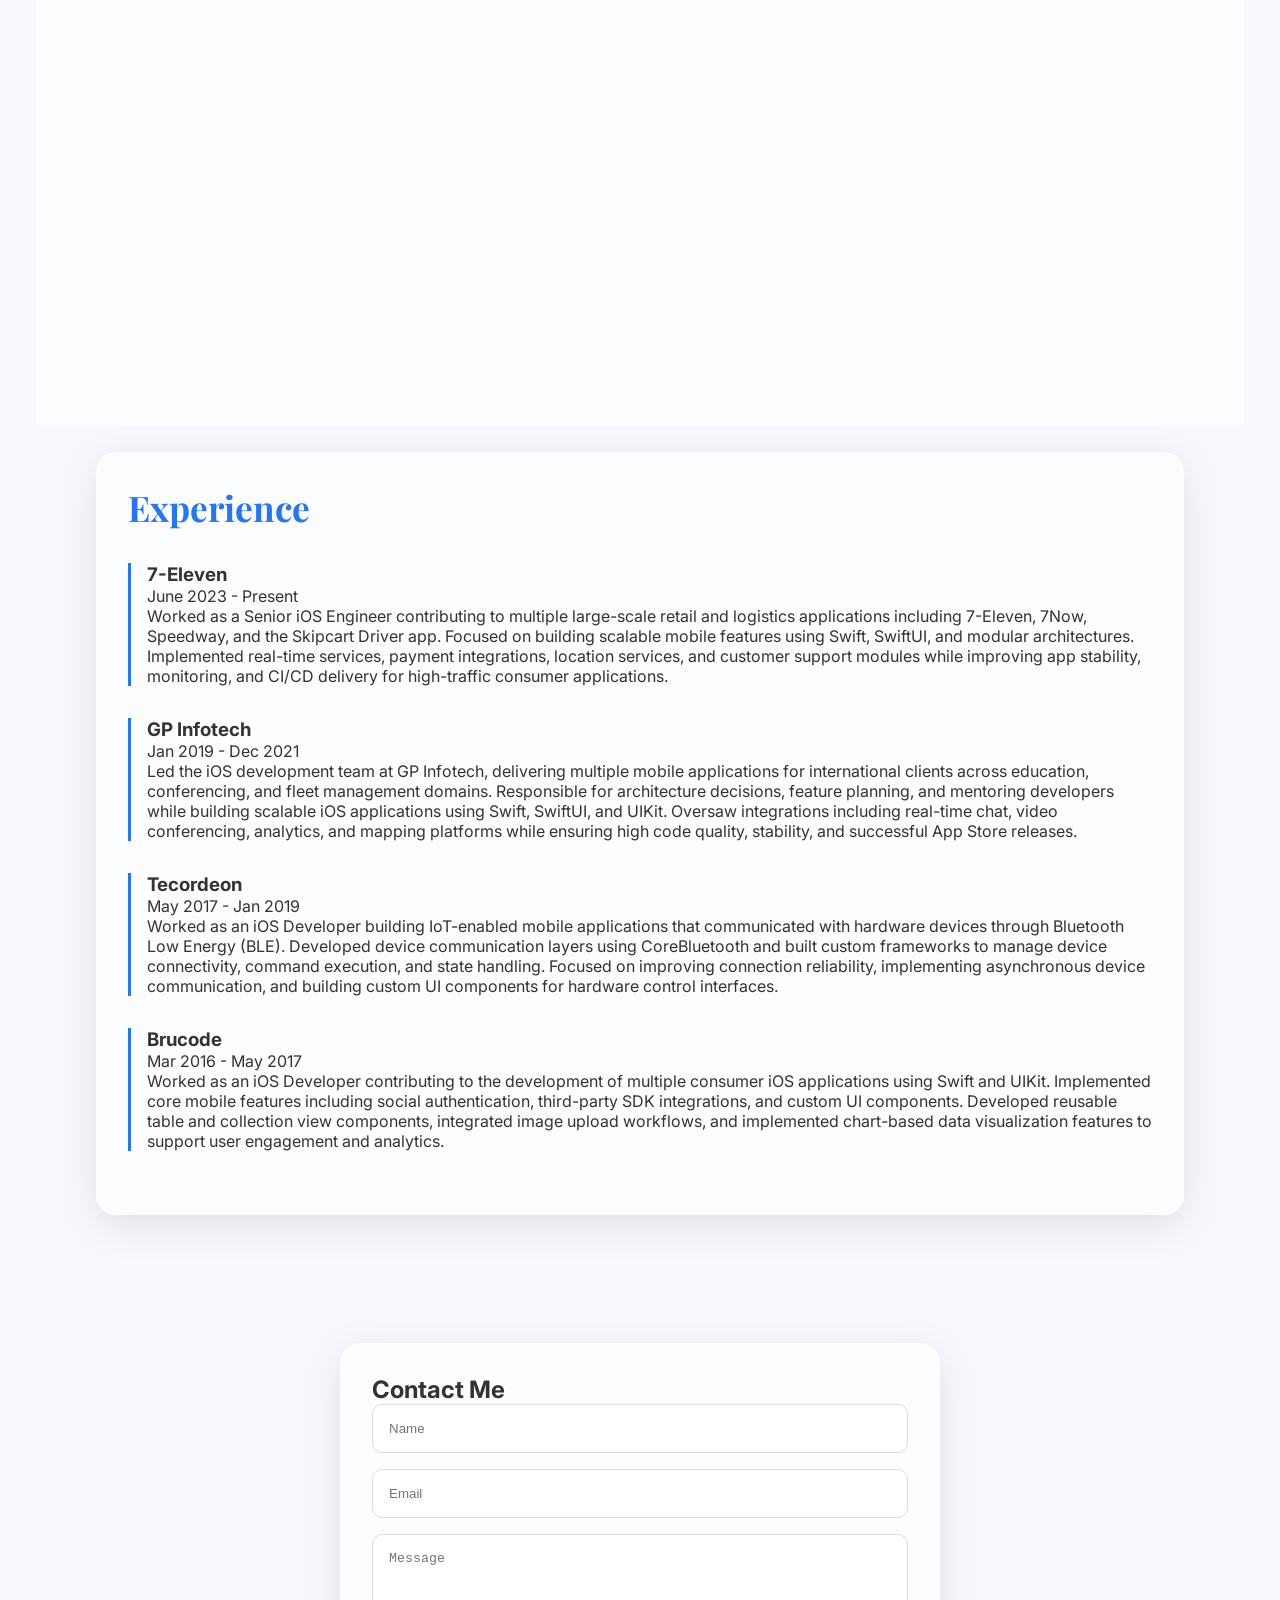
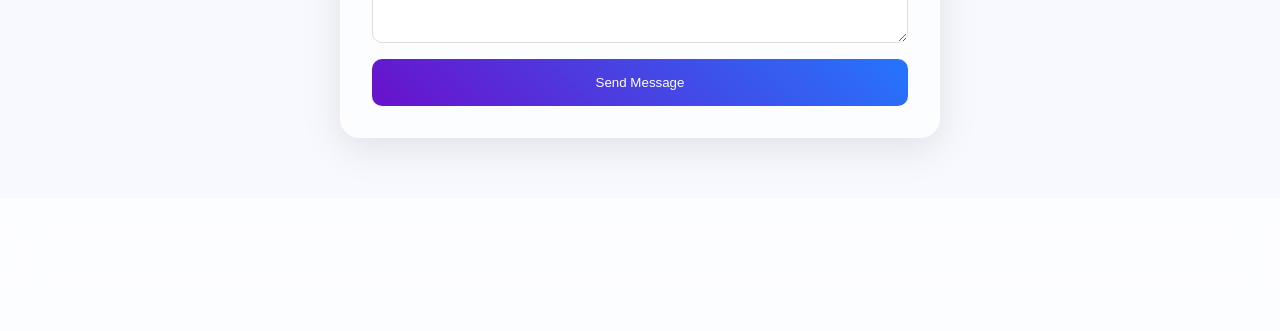
==== commit ddab5114: "updated style" ====
--- a/index.html
+++ b/index.html
@@ -247,5 +247,4 @@
 
   <script src="script.js"></script>
 </body>
-
 </html>
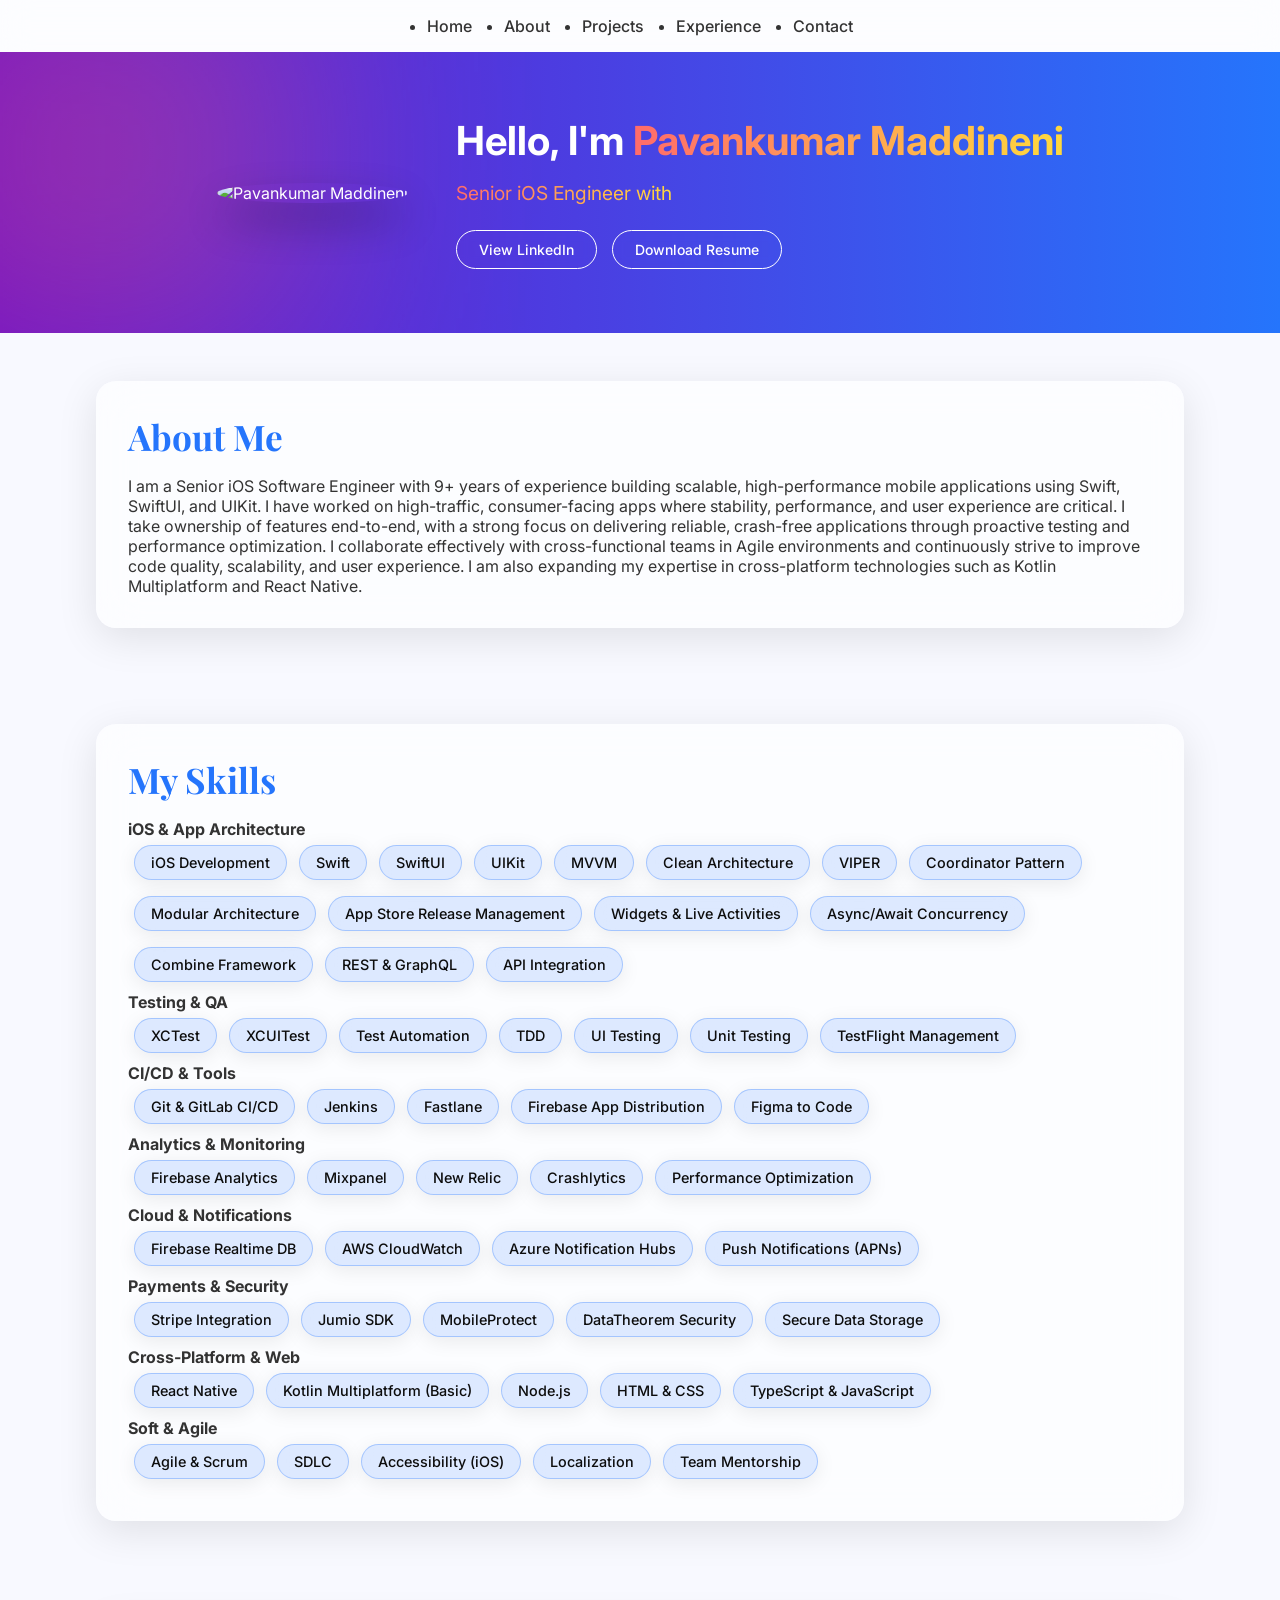
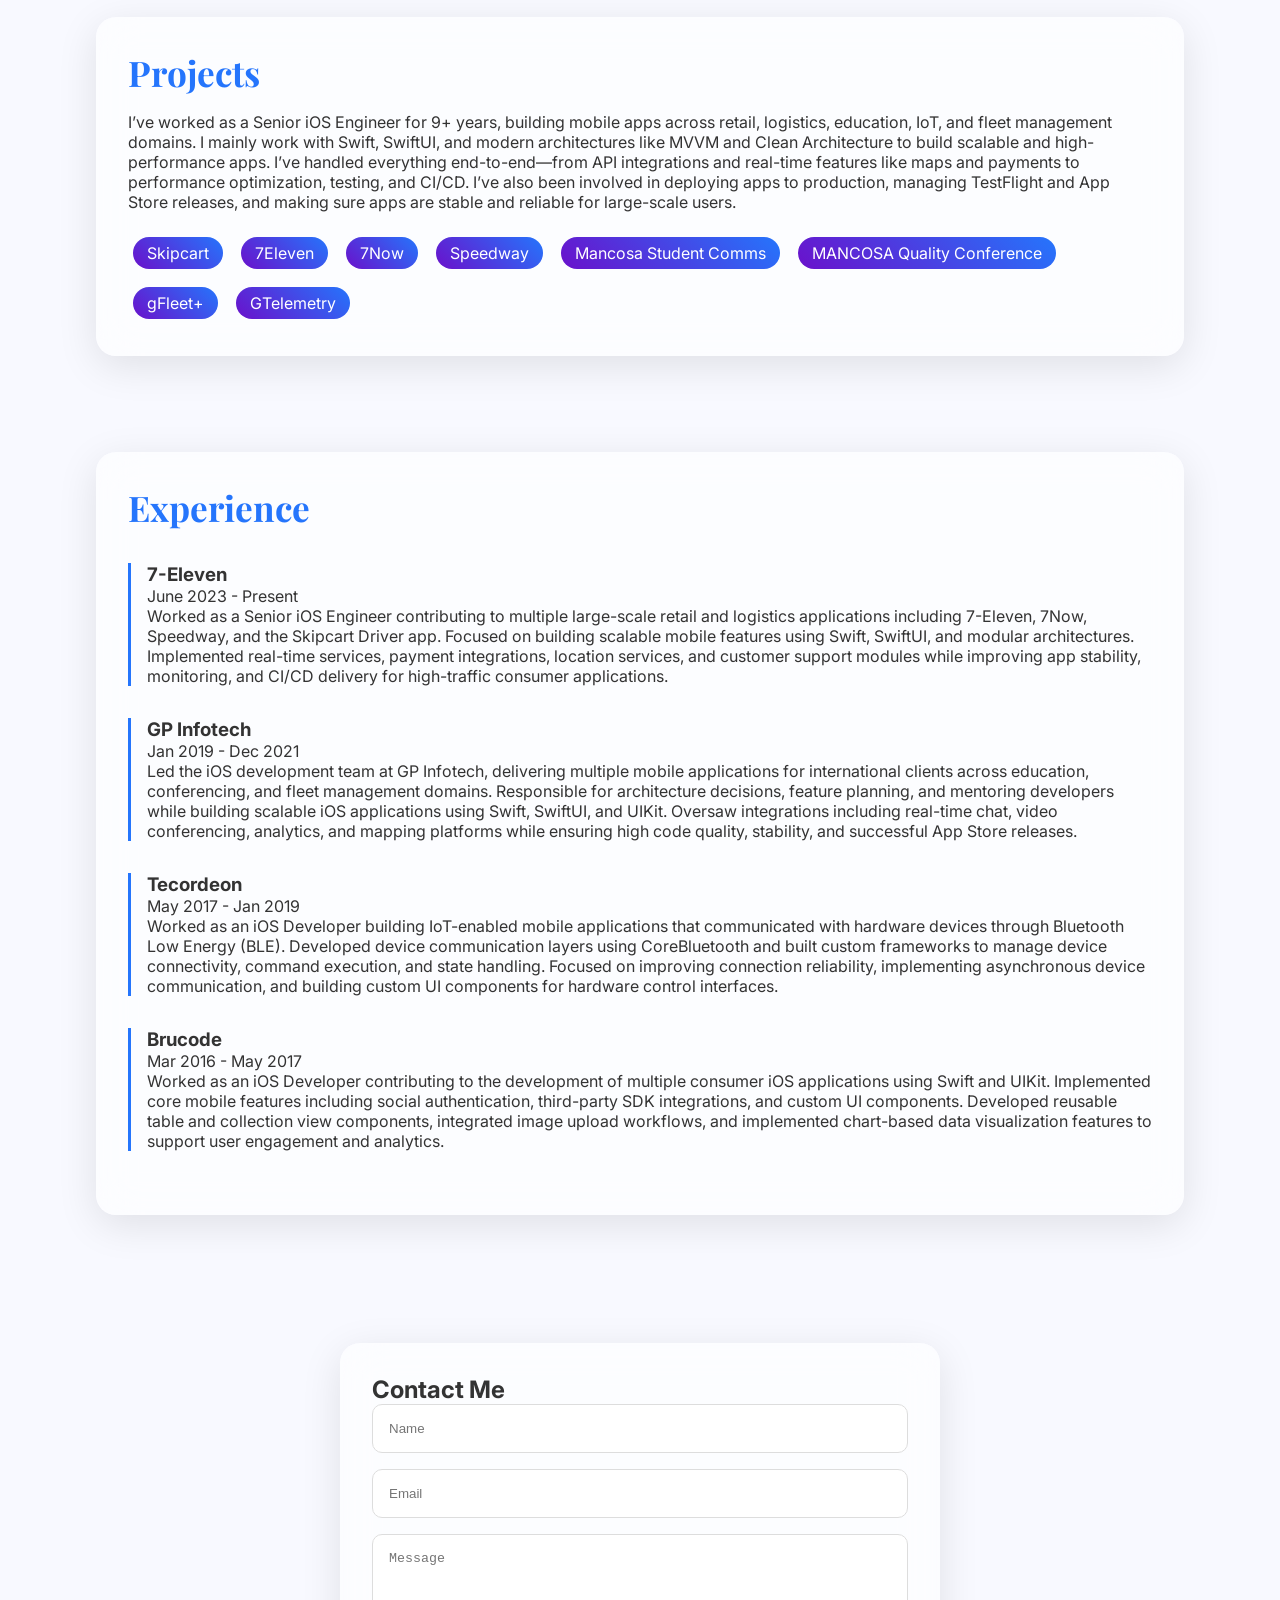
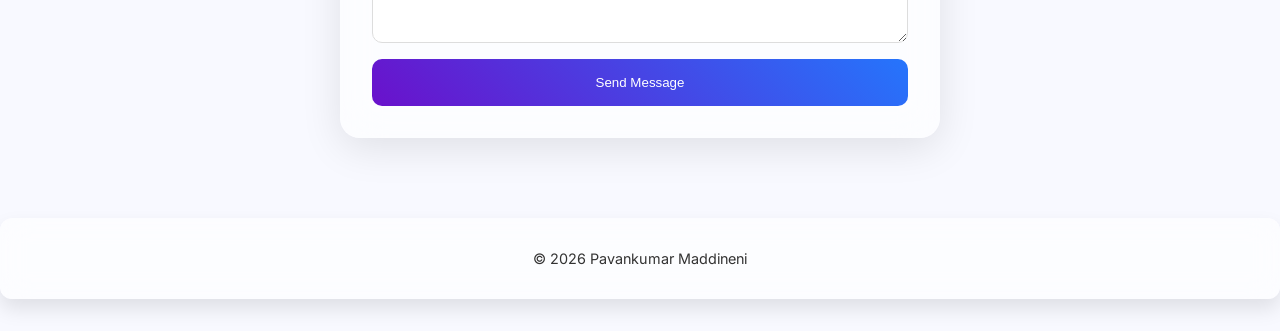
==== commit d1ee263d: "new resume" ====
--- a/index.html
+++ b/index.html
@@ -57,7 +57,7 @@
           </a>
 
           <!-- Resume Download -->
-          <a href="images/resume.pdf" target="_blank" download class="btn resume-btn">
+          <a href="images/resume.docx" target="_blank" download class="btn resume-btn">
             Download Resume
           </a>
         </div>
--- a/style.css
+++ b/style.css
@@ -334,6 +334,7 @@
 
   .profile-img img {
     width: 150px;
+    height: 150px;
   }
 
   section {
@@ -369,6 +370,7 @@
 
   .profile-img img {
     width: 120px;
+    height: 120px;
   }
 
   .intro h1 {
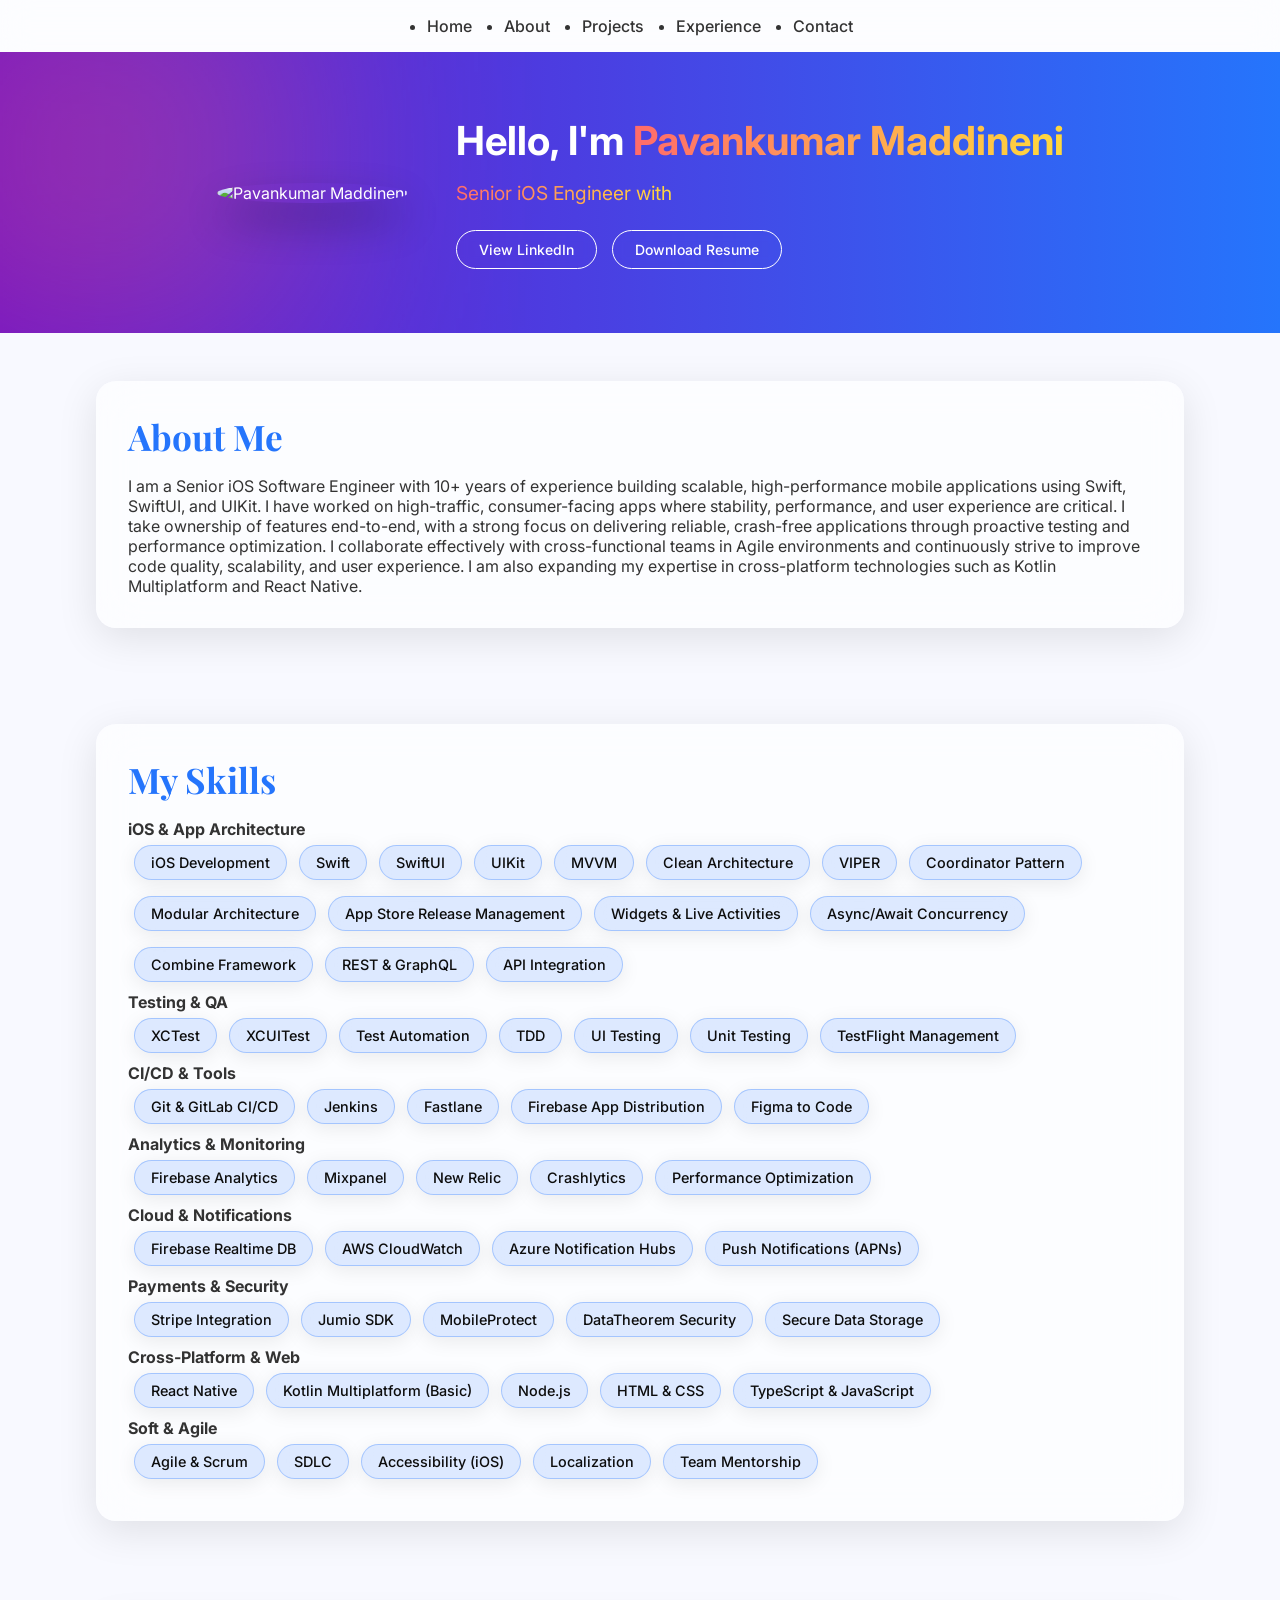
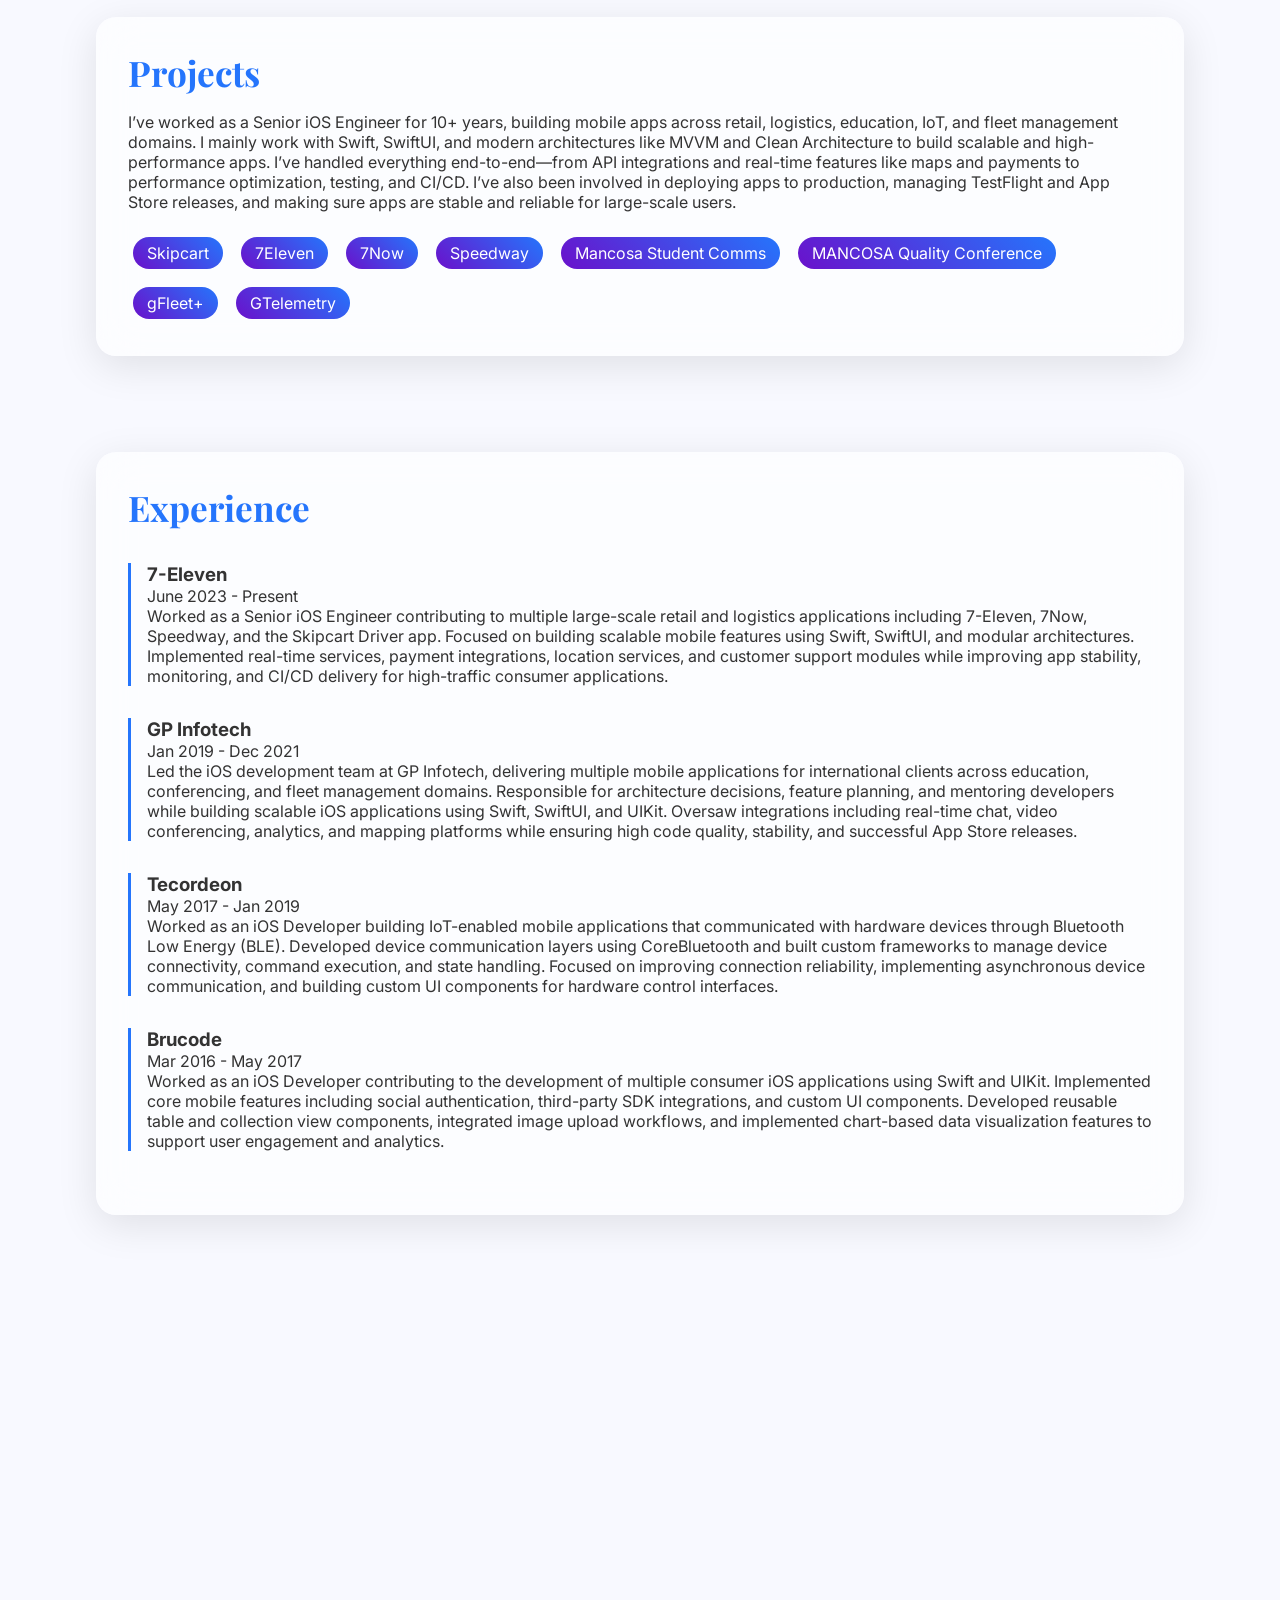
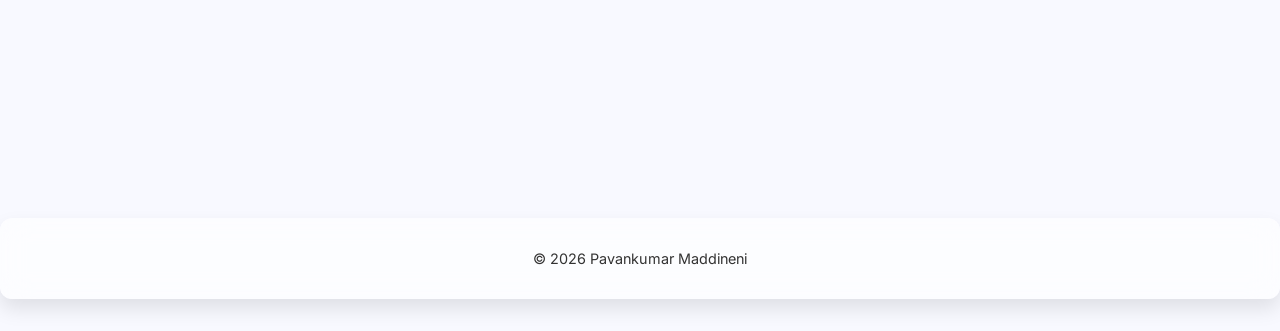
==== commit 0a909b30: "new resume" ====
--- a/index.html
+++ b/index.html
@@ -69,7 +69,7 @@
   <section id="about">
     <div class="about-card glass">
       <h2>About Me</h2>
-      <p>I am a Senior iOS Software Engineer with 9+ years of experience building scalable,
+      <p>I am a Senior iOS Software Engineer with 10+ years of experience building scalable,
         high-performance mobile applications using Swift, SwiftUI, and UIKit. I have worked on high-traffic,
         consumer-facing apps where stability, performance, and user experience are critical. I take ownership of
         features end-to-end, with a strong focus on delivering reliable, crash-free applications through proactive
@@ -157,7 +157,7 @@
   <section id="projects">
     <div class="about-card glass">
       <h2>Projects</h2>
-      <p>I’ve worked as a Senior iOS Engineer for 9+ years, building mobile apps across retail,
+      <p>I’ve worked as a Senior iOS Engineer for 10+ years, building mobile apps across retail,
         logistics, education,
         IoT, and fleet management domains. I mainly work with Swift, SwiftUI, and modern architectures like MVVM and
         Clean Architecture to build scalable and high-performance apps. I’ve handled everything end-to-end—from API
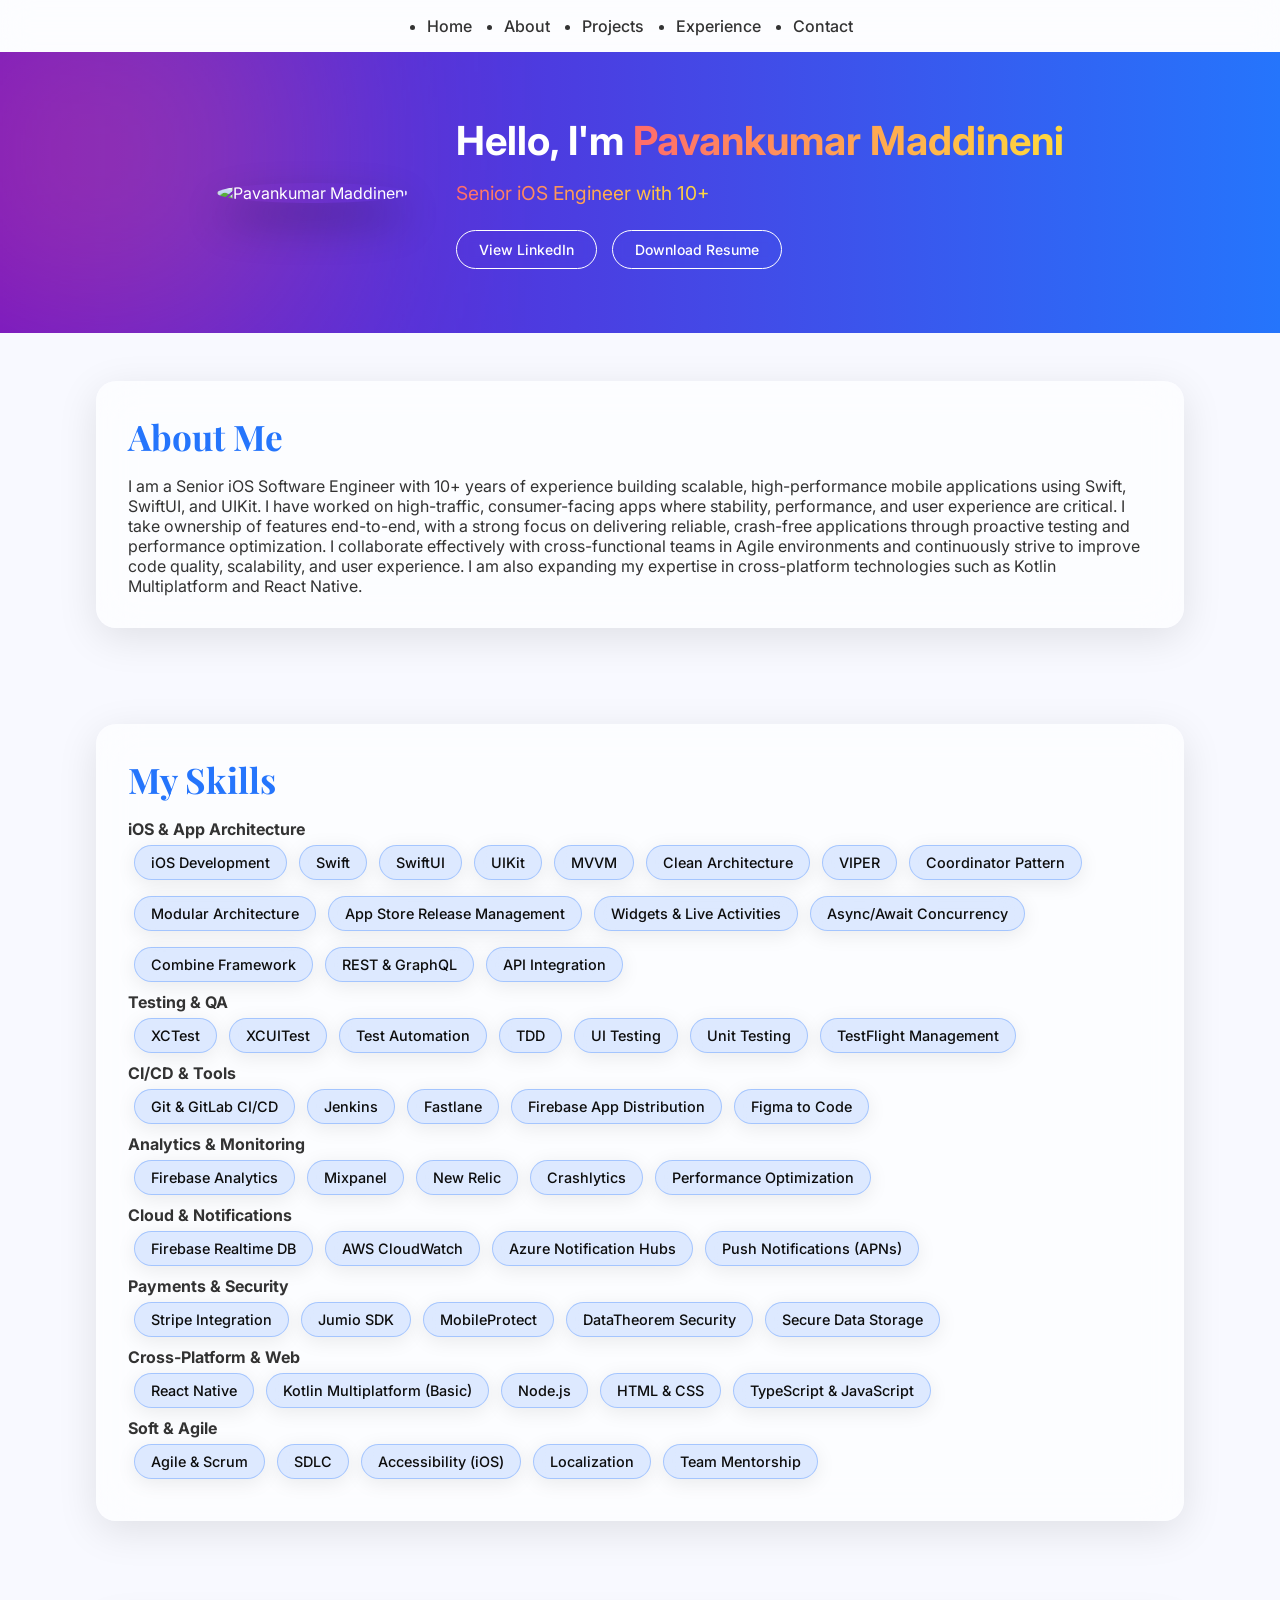
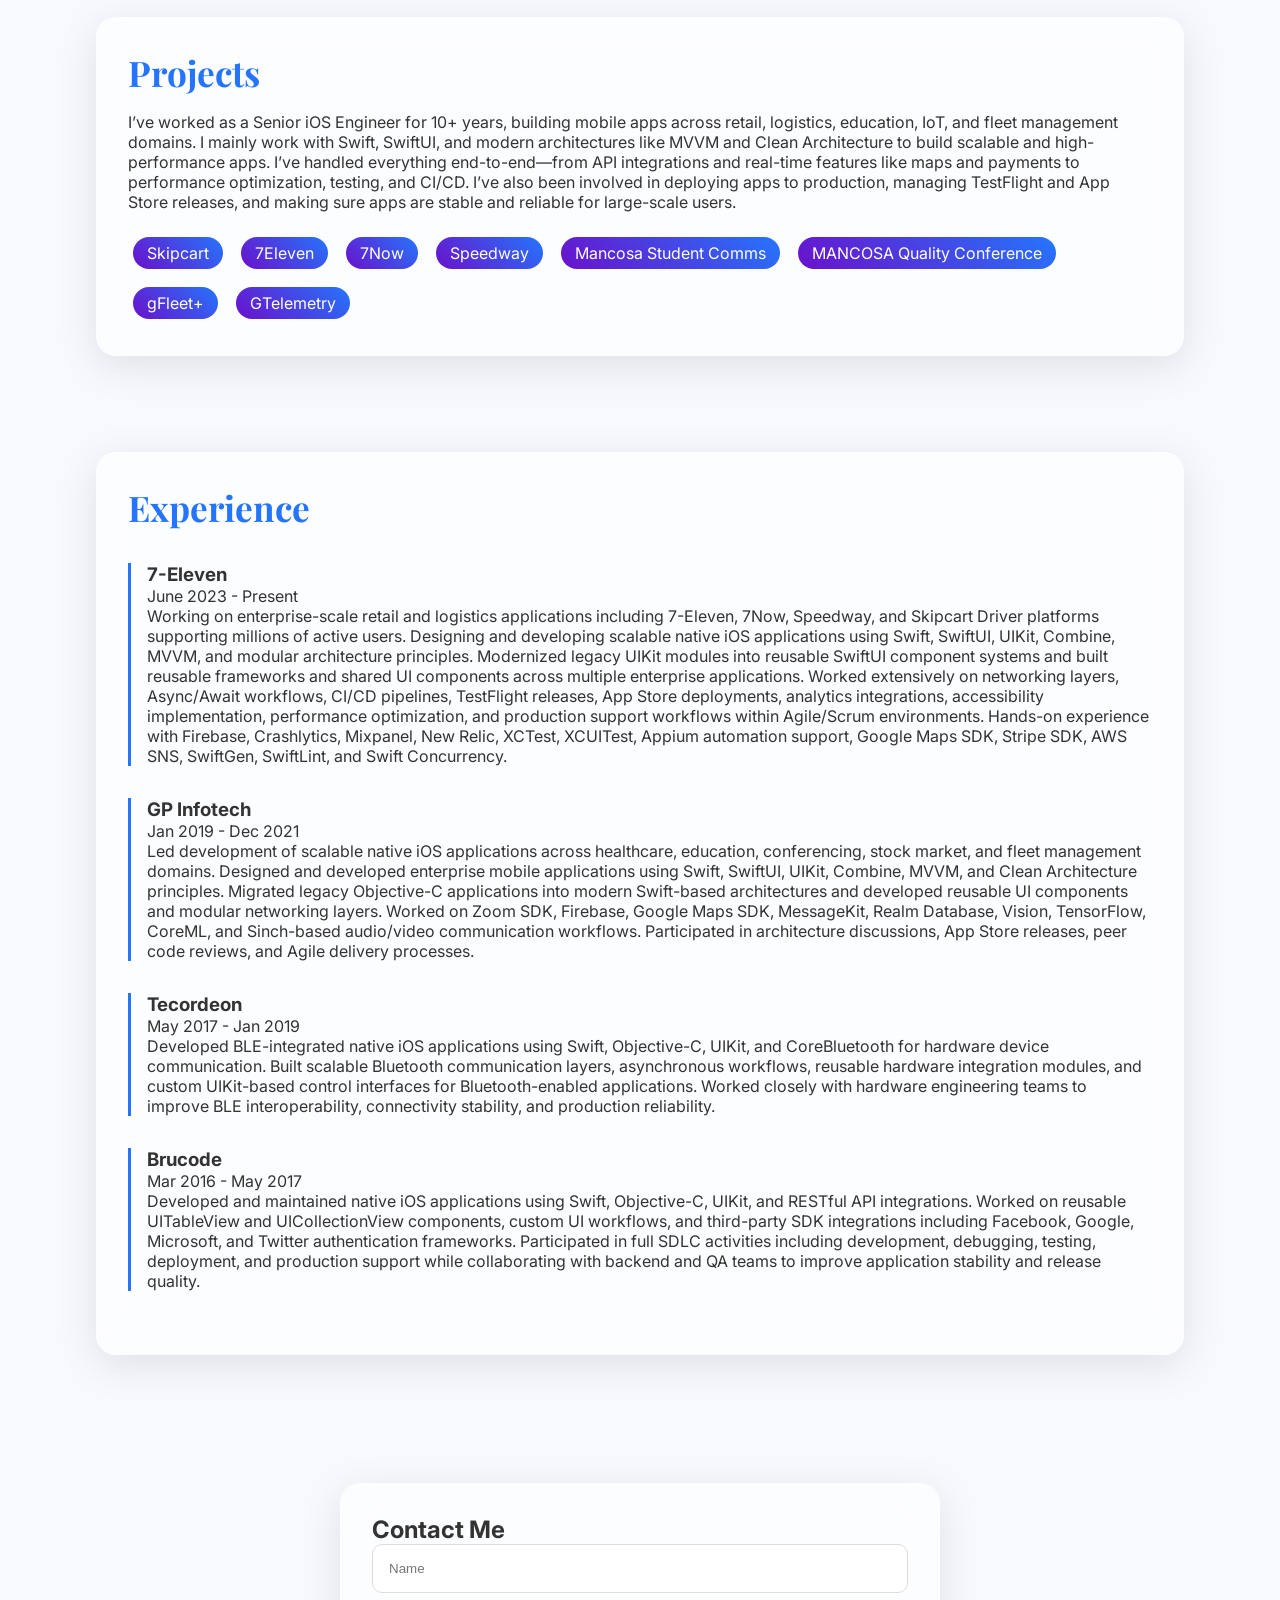
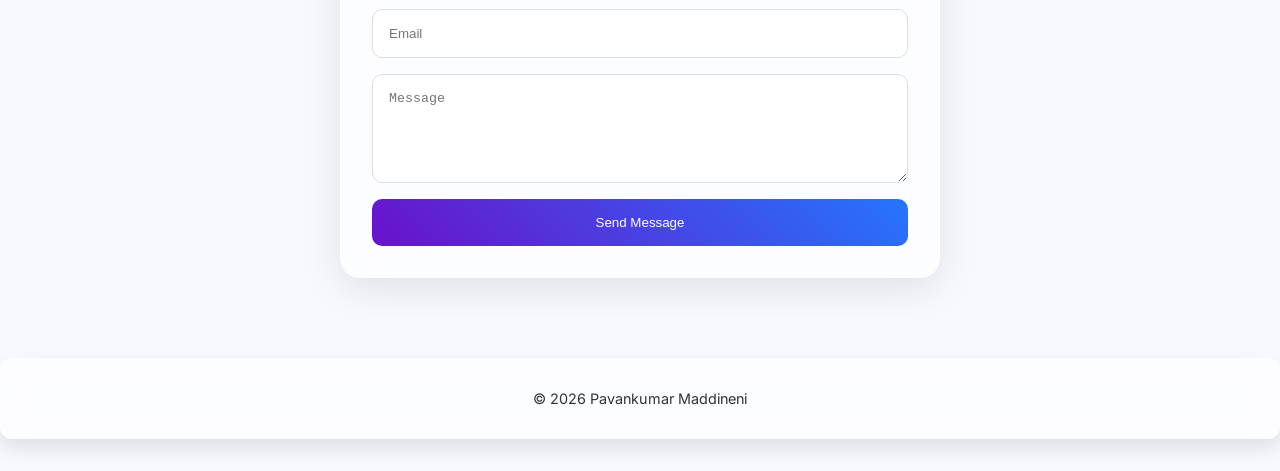
==== commit 29ba11fc: "new resume" ====
--- a/index.html
+++ b/index.html
@@ -57,7 +57,7 @@
           </a>
 
           <!-- Resume Download -->
-          <a href="images/resume.docx" target="_blank" download class="btn resume-btn">
+          <a href="images/resume.pdf" target="_blank" download class="btn resume-btn">
             Download Resume
           </a>
         </div>
@@ -157,14 +157,16 @@
   <section id="projects">
     <div class="about-card glass">
       <h2>Projects</h2>
-      <p>I’ve worked as a Senior iOS Engineer for 10+ years, building mobile apps across retail,
+      <p>
+        I’ve worked as a Senior iOS Engineer for 10+ years, building mobile apps across retail,
         logistics, education,
         IoT, and fleet management domains. I mainly work with Swift, SwiftUI, and modern architectures like MVVM and
         Clean Architecture to build scalable and high-performance apps. I’ve handled everything end-to-end—from API
         integrations and real-time features like maps and payments to performance optimization, testing, and CI/CD. I’ve
         also been involved in deploying apps to production, managing TestFlight and App Store releases, and making sure
-        apps are stable and reliable for large-scale users.</p>
-        <br>
+        apps are stable and reliable for large-scale users.
+      </p>
+      <br>
 
       <div class="projects">
         <a href="https://apps.apple.com/us/app/skipcart-delivery-driver/id1514854357" target="_blank">Skipcart</a>
@@ -191,38 +193,63 @@
         <div class="timeline-item">
           <h3>7-Eleven</h3>
           <span>June 2023 - Present</span>
-          <p>Worked as a Senior iOS Engineer contributing to multiple large-scale retail and logistics applications
-            including 7-Eleven, 7Now, Speedway, and the Skipcart Driver app. Focused on building scalable mobile
-            features using Swift, SwiftUI, and modular architectures. Implemented real-time services, payment
-            integrations, location services, and customer support modules while improving app stability, monitoring, and
-            CI/CD delivery for high-traffic consumer applications.</p>
+          <p>
+            Working on enterprise-scale retail and logistics applications including 7-Eleven, 7Now, Speedway, and
+            Skipcart Driver platforms supporting millions of active users.
+
+            Designing and developing scalable native iOS applications using Swift, SwiftUI, UIKit, Combine, MVVM, and
+            modular architecture principles. Modernized legacy UIKit modules into reusable SwiftUI component systems and
+            built reusable frameworks and shared UI components across multiple enterprise applications.
+
+            Worked extensively on networking layers, Async/Await workflows, CI/CD pipelines, TestFlight releases, App
+            Store deployments, analytics integrations, accessibility implementation, performance optimization, and
+            production support workflows within Agile/Scrum environments.
+
+            Hands-on experience with Firebase, Crashlytics, Mixpanel, New Relic, XCTest, XCUITest, Appium automation
+            support, Google Maps SDK, Stripe SDK, AWS SNS, SwiftGen, SwiftLint, and Swift Concurrency.
+          </p>
         </div>
         <div class="timeline-item">
           <h3>GP Infotech</h3>
           <span>Jan 2019 - Dec 2021</span>
-          <p>Led the iOS development team at GP Infotech, delivering multiple mobile applications for international
-            clients across education, conferencing, and fleet management domains. Responsible for architecture
-            decisions, feature planning, and mentoring developers while building scalable iOS applications using Swift,
-            SwiftUI, and UIKit. Oversaw integrations including real-time chat, video conferencing, analytics, and
-            mapping platforms while ensuring high code quality, stability, and successful App Store releases.</p>
+          <p>
+            Led development of scalable native iOS applications across healthcare, education, conferencing, stock
+            market, and fleet management domains.
+
+            Designed and developed enterprise mobile applications using Swift, SwiftUI, UIKit, Combine, MVVM, and Clean
+            Architecture principles. Migrated legacy Objective-C applications into modern Swift-based architectures and
+            developed reusable UI components and modular networking layers.
+
+            Worked on Zoom SDK, Firebase, Google Maps SDK, MessageKit, Realm Database, Vision, TensorFlow, CoreML, and
+            Sinch-based audio/video communication workflows. Participated in architecture discussions, App Store
+            releases, peer code reviews, and Agile delivery processes.
+          </p>
         </div>
         <div class="timeline-item">
           <h3>Tecordeon</h3>
           <span>May 2017 - Jan 2019</span>
-          <p>Worked as an iOS Developer building IoT-enabled mobile applications that communicated with hardware
-            devices through Bluetooth Low Energy (BLE). Developed device communication layers using CoreBluetooth and
-            built custom frameworks to manage device connectivity, command execution, and state handling. Focused on
-            improving connection reliability, implementing asynchronous device communication, and building custom UI
-            components for hardware control interfaces.</p>
+          <p>
+            Developed BLE-integrated native iOS applications using Swift, Objective-C, UIKit, and CoreBluetooth for
+            hardware device communication.
+
+            Built scalable Bluetooth communication layers, asynchronous workflows, reusable hardware integration
+            modules, and custom UIKit-based control interfaces for Bluetooth-enabled applications. Worked closely with
+            hardware engineering teams to improve BLE interoperability, connectivity stability, and production
+            reliability.
+          </p>
         </div>
         <div class="timeline-item">
           <h3>Brucode</h3>
           <span>Mar 2016 - May 2017</span>
-          <p>Worked as an iOS Developer contributing to the development of multiple consumer iOS applications using
-            Swift and UIKit. Implemented core mobile features including social authentication, third-party SDK
-            integrations, and custom UI components. Developed reusable table and collection view components, integrated
-            image upload workflows, and implemented chart-based data visualization features to support user engagement
-            and analytics.</p>
+          <p>
+            Developed and maintained native iOS applications using Swift, Objective-C, UIKit, and RESTful API
+            integrations.
+
+            Worked on reusable UITableView and UICollectionView components, custom UI workflows, and third-party SDK
+            integrations including Facebook, Google, Microsoft, and Twitter authentication frameworks. Participated in
+            full SDLC activities including development, debugging, testing, deployment, and production support while
+            collaborating with backend and QA teams to improve application stability and release quality.
+          </p>
         </div>
       </div>
     </div>
@@ -247,4 +274,5 @@
 
   <script src="script.js"></script>
 </body>
+
 </html>
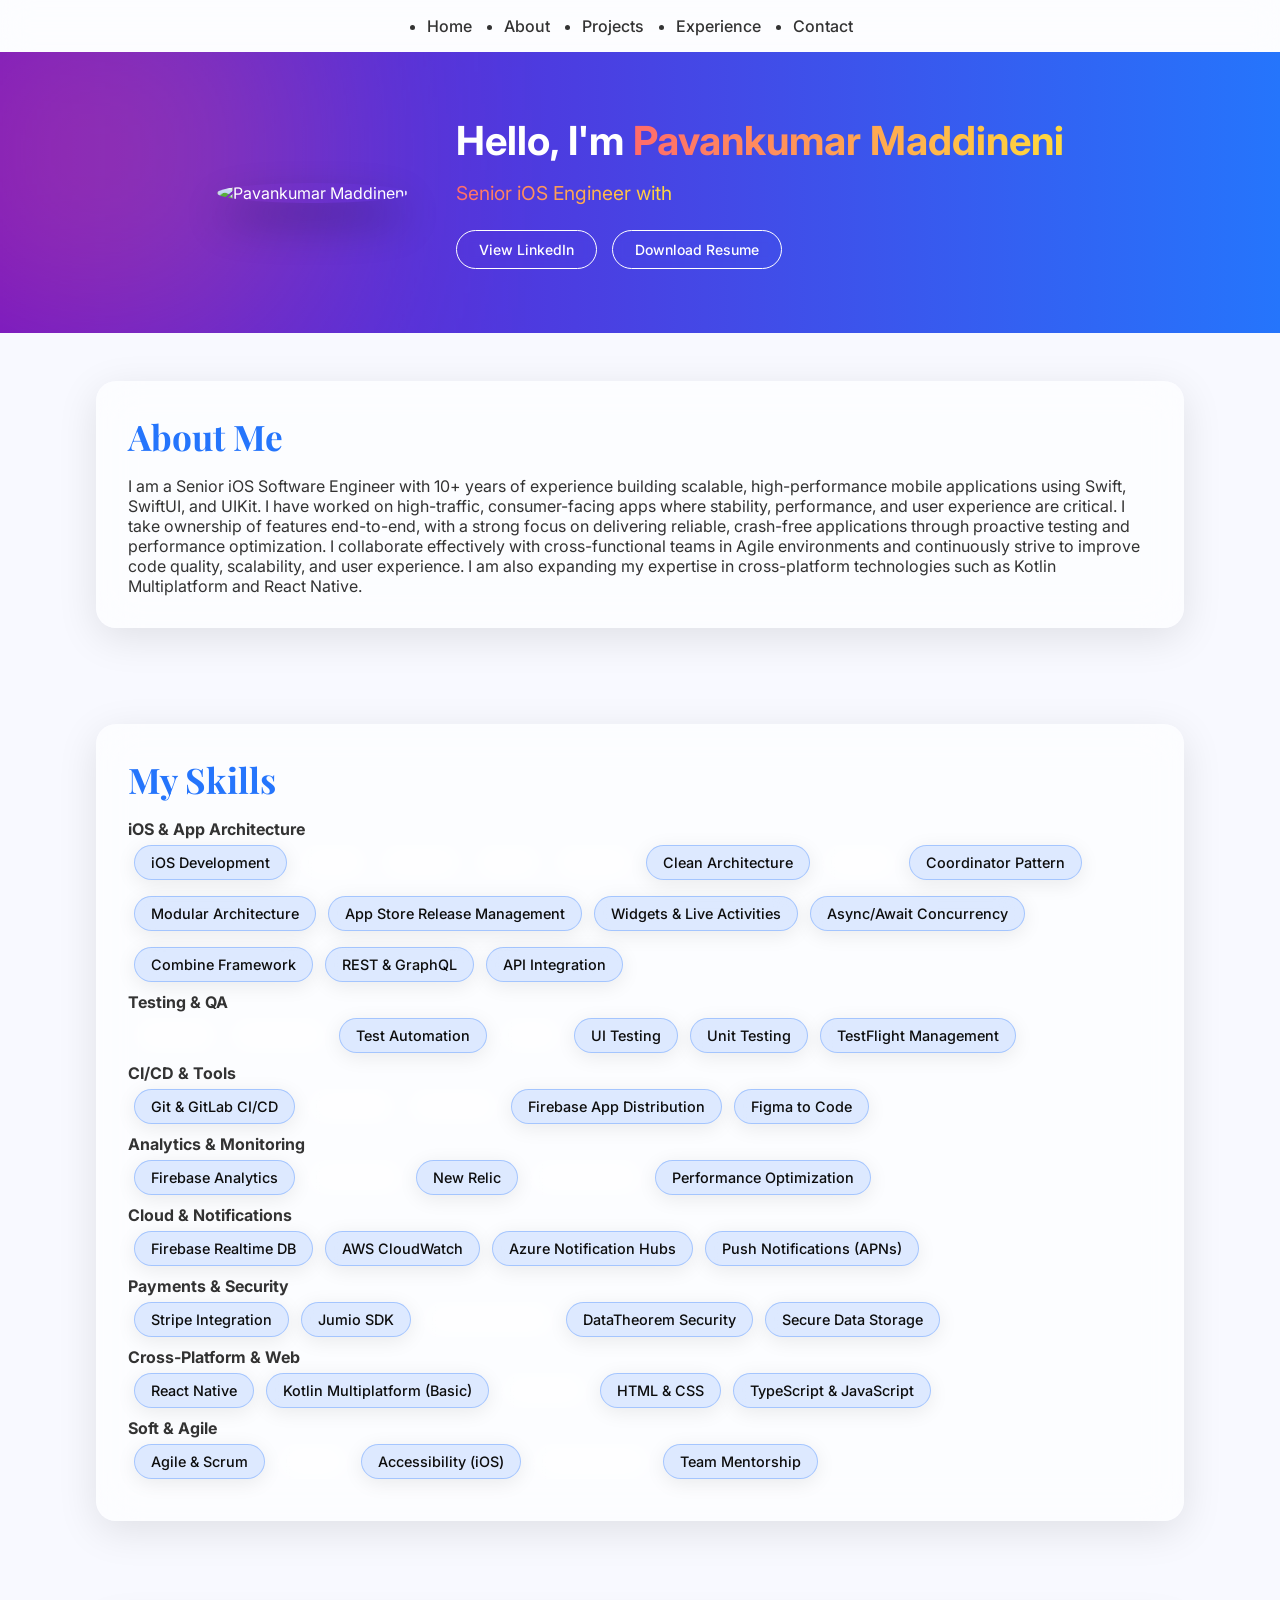
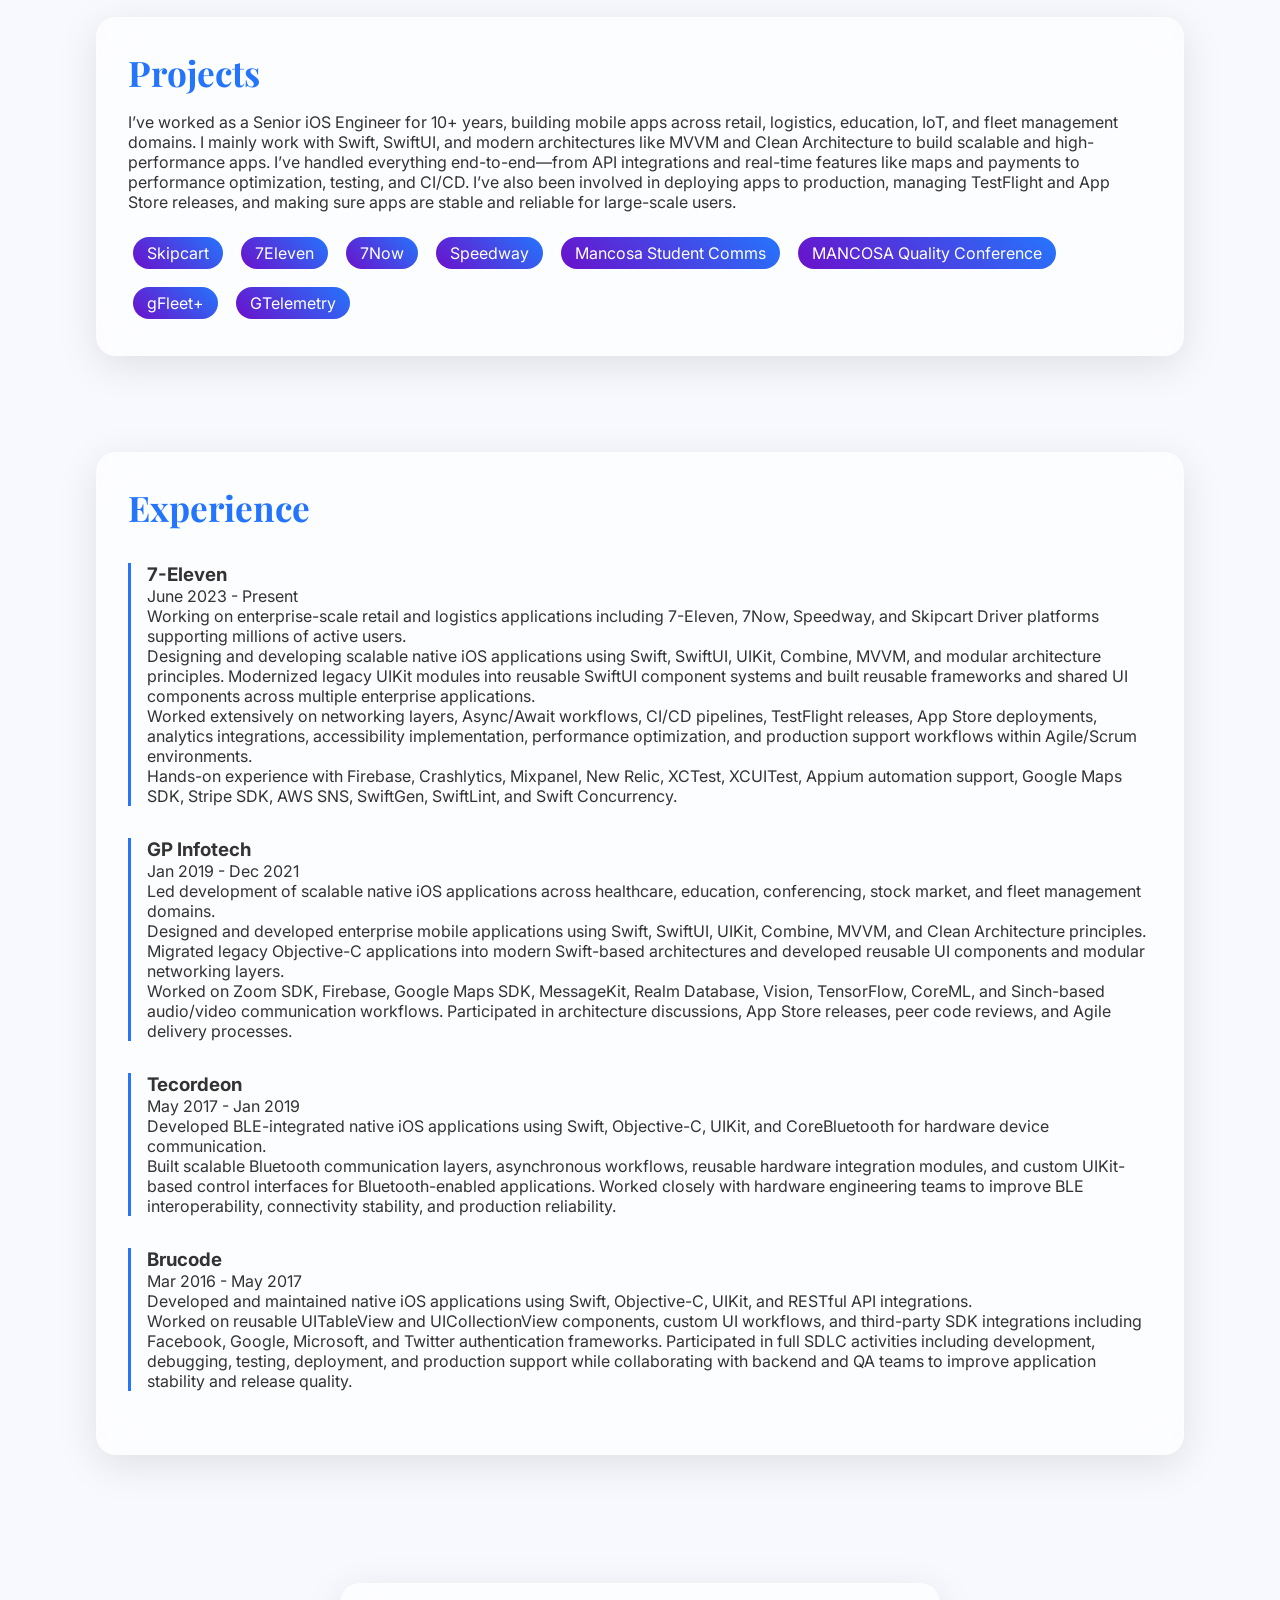
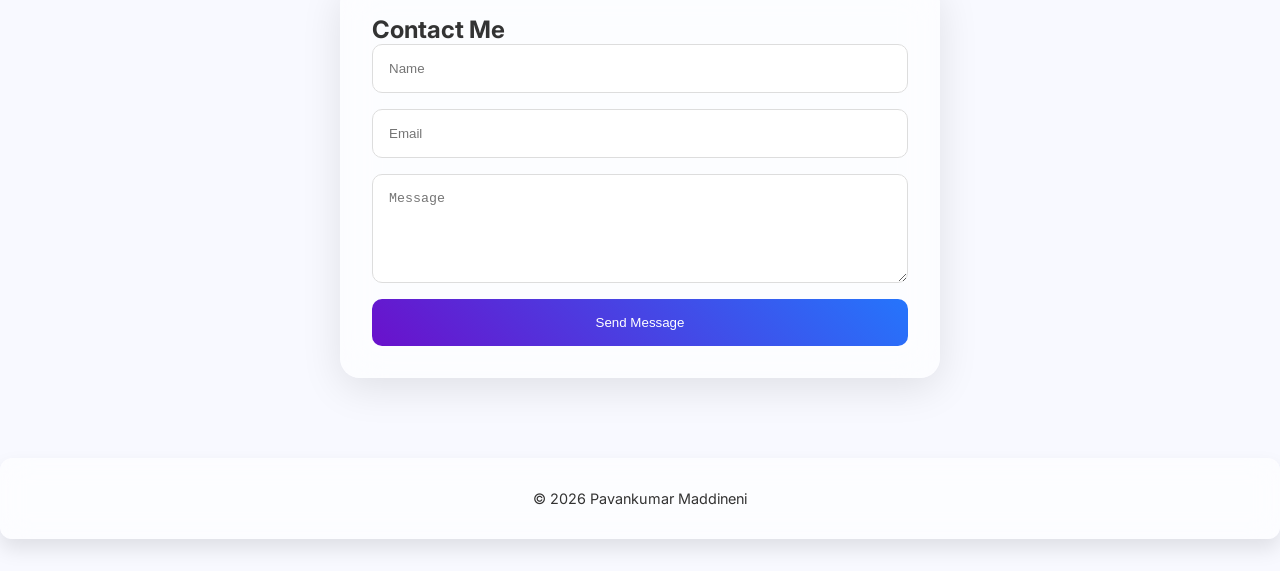
==== commit 4e5de624: "new resume" ====
--- a/index.html
+++ b/index.html
@@ -196,15 +196,15 @@
           <p>
             Working on enterprise-scale retail and logistics applications including 7-Eleven, 7Now, Speedway, and
             Skipcart Driver platforms supporting millions of active users.
-
+<br>
             Designing and developing scalable native iOS applications using Swift, SwiftUI, UIKit, Combine, MVVM, and
             modular architecture principles. Modernized legacy UIKit modules into reusable SwiftUI component systems and
             built reusable frameworks and shared UI components across multiple enterprise applications.
-
+<br>
             Worked extensively on networking layers, Async/Await workflows, CI/CD pipelines, TestFlight releases, App
             Store deployments, analytics integrations, accessibility implementation, performance optimization, and
             production support workflows within Agile/Scrum environments.
-
+<br>
             Hands-on experience with Firebase, Crashlytics, Mixpanel, New Relic, XCTest, XCUITest, Appium automation
             support, Google Maps SDK, Stripe SDK, AWS SNS, SwiftGen, SwiftLint, and Swift Concurrency.
           </p>
@@ -215,11 +215,11 @@
           <p>
             Led development of scalable native iOS applications across healthcare, education, conferencing, stock
             market, and fleet management domains.
-
+<br>
             Designed and developed enterprise mobile applications using Swift, SwiftUI, UIKit, Combine, MVVM, and Clean
             Architecture principles. Migrated legacy Objective-C applications into modern Swift-based architectures and
             developed reusable UI components and modular networking layers.
-
+<br>
             Worked on Zoom SDK, Firebase, Google Maps SDK, MessageKit, Realm Database, Vision, TensorFlow, CoreML, and
             Sinch-based audio/video communication workflows. Participated in architecture discussions, App Store
             releases, peer code reviews, and Agile delivery processes.
@@ -231,7 +231,7 @@
           <p>
             Developed BLE-integrated native iOS applications using Swift, Objective-C, UIKit, and CoreBluetooth for
             hardware device communication.
-
+<br>
             Built scalable Bluetooth communication layers, asynchronous workflows, reusable hardware integration
             modules, and custom UIKit-based control interfaces for Bluetooth-enabled applications. Worked closely with
             hardware engineering teams to improve BLE interoperability, connectivity stability, and production
@@ -244,7 +244,7 @@
           <p>
             Developed and maintained native iOS applications using Swift, Objective-C, UIKit, and RESTful API
             integrations.
-
+<br>
             Worked on reusable UITableView and UICollectionView components, custom UI workflows, and third-party SDK
             integrations including Facebook, Google, Microsoft, and Twitter authentication frameworks. Participated in
             full SDLC activities including development, debugging, testing, deployment, and production support while
